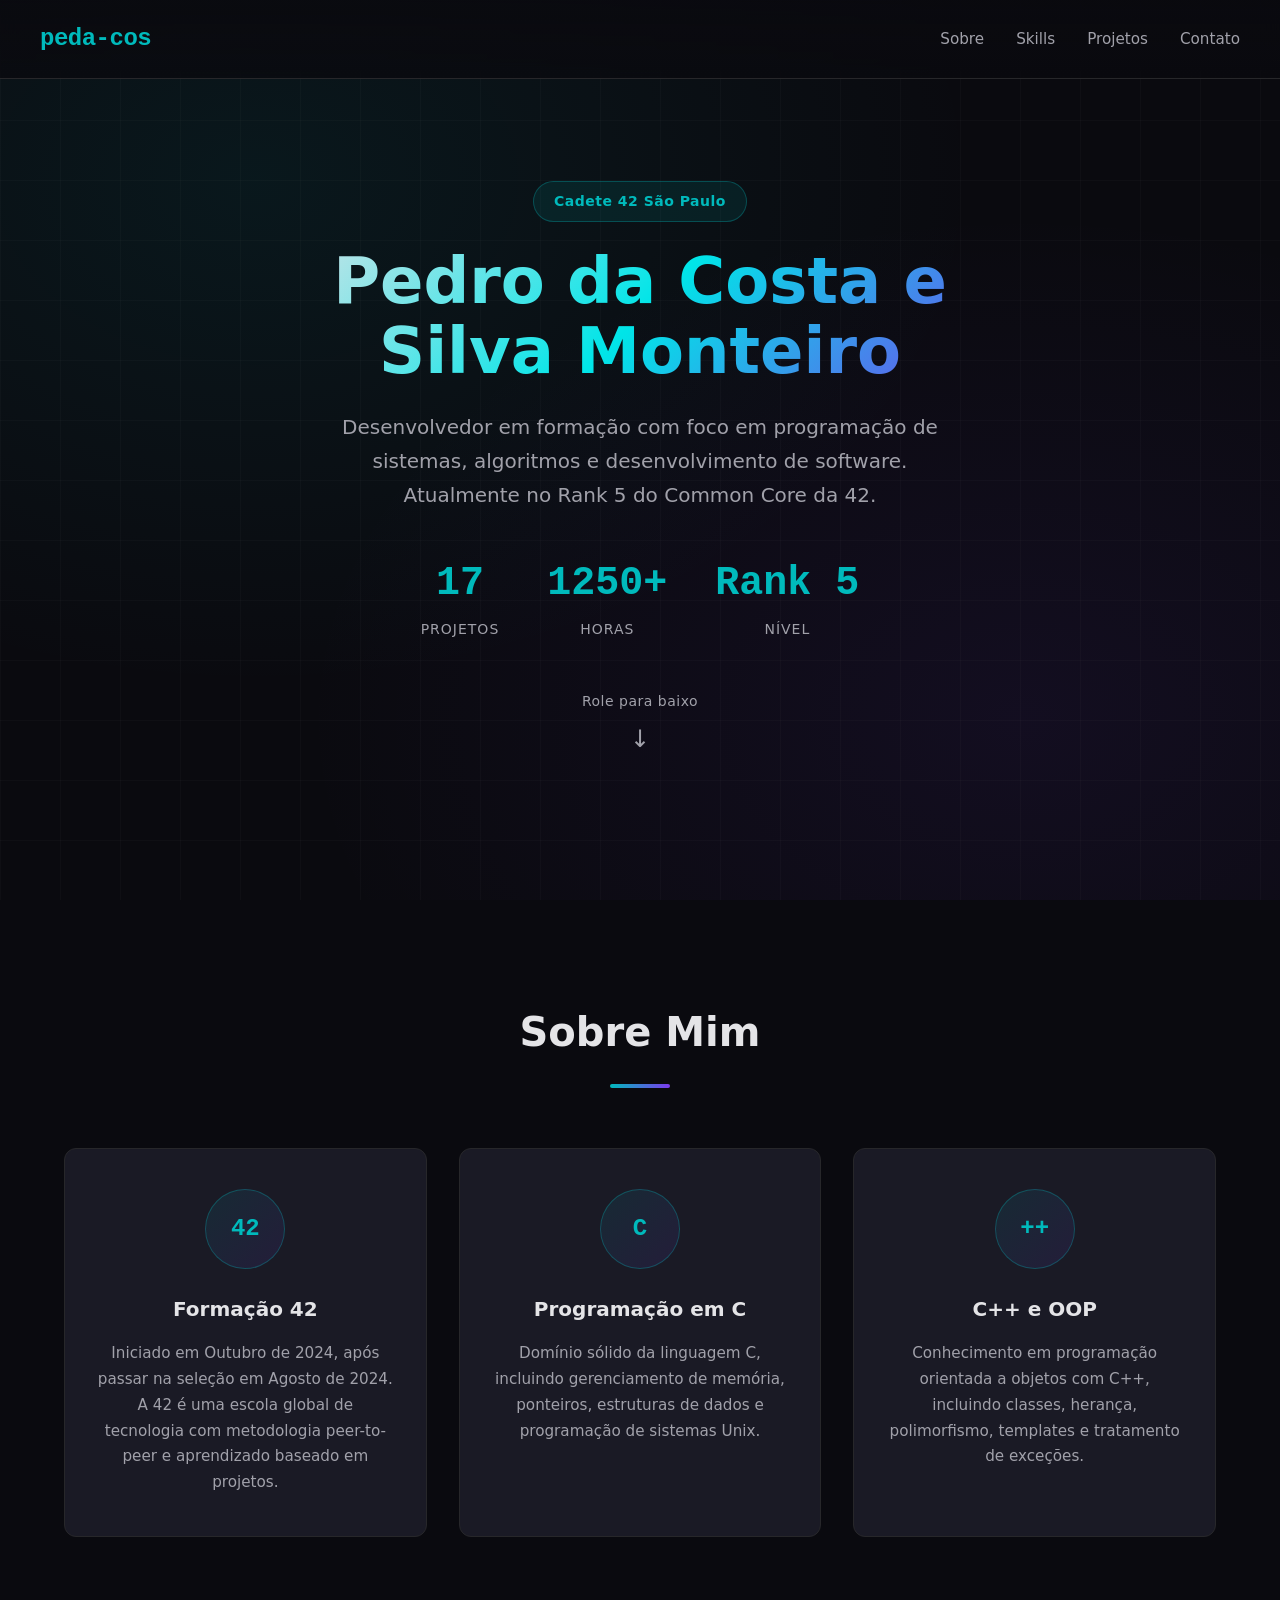
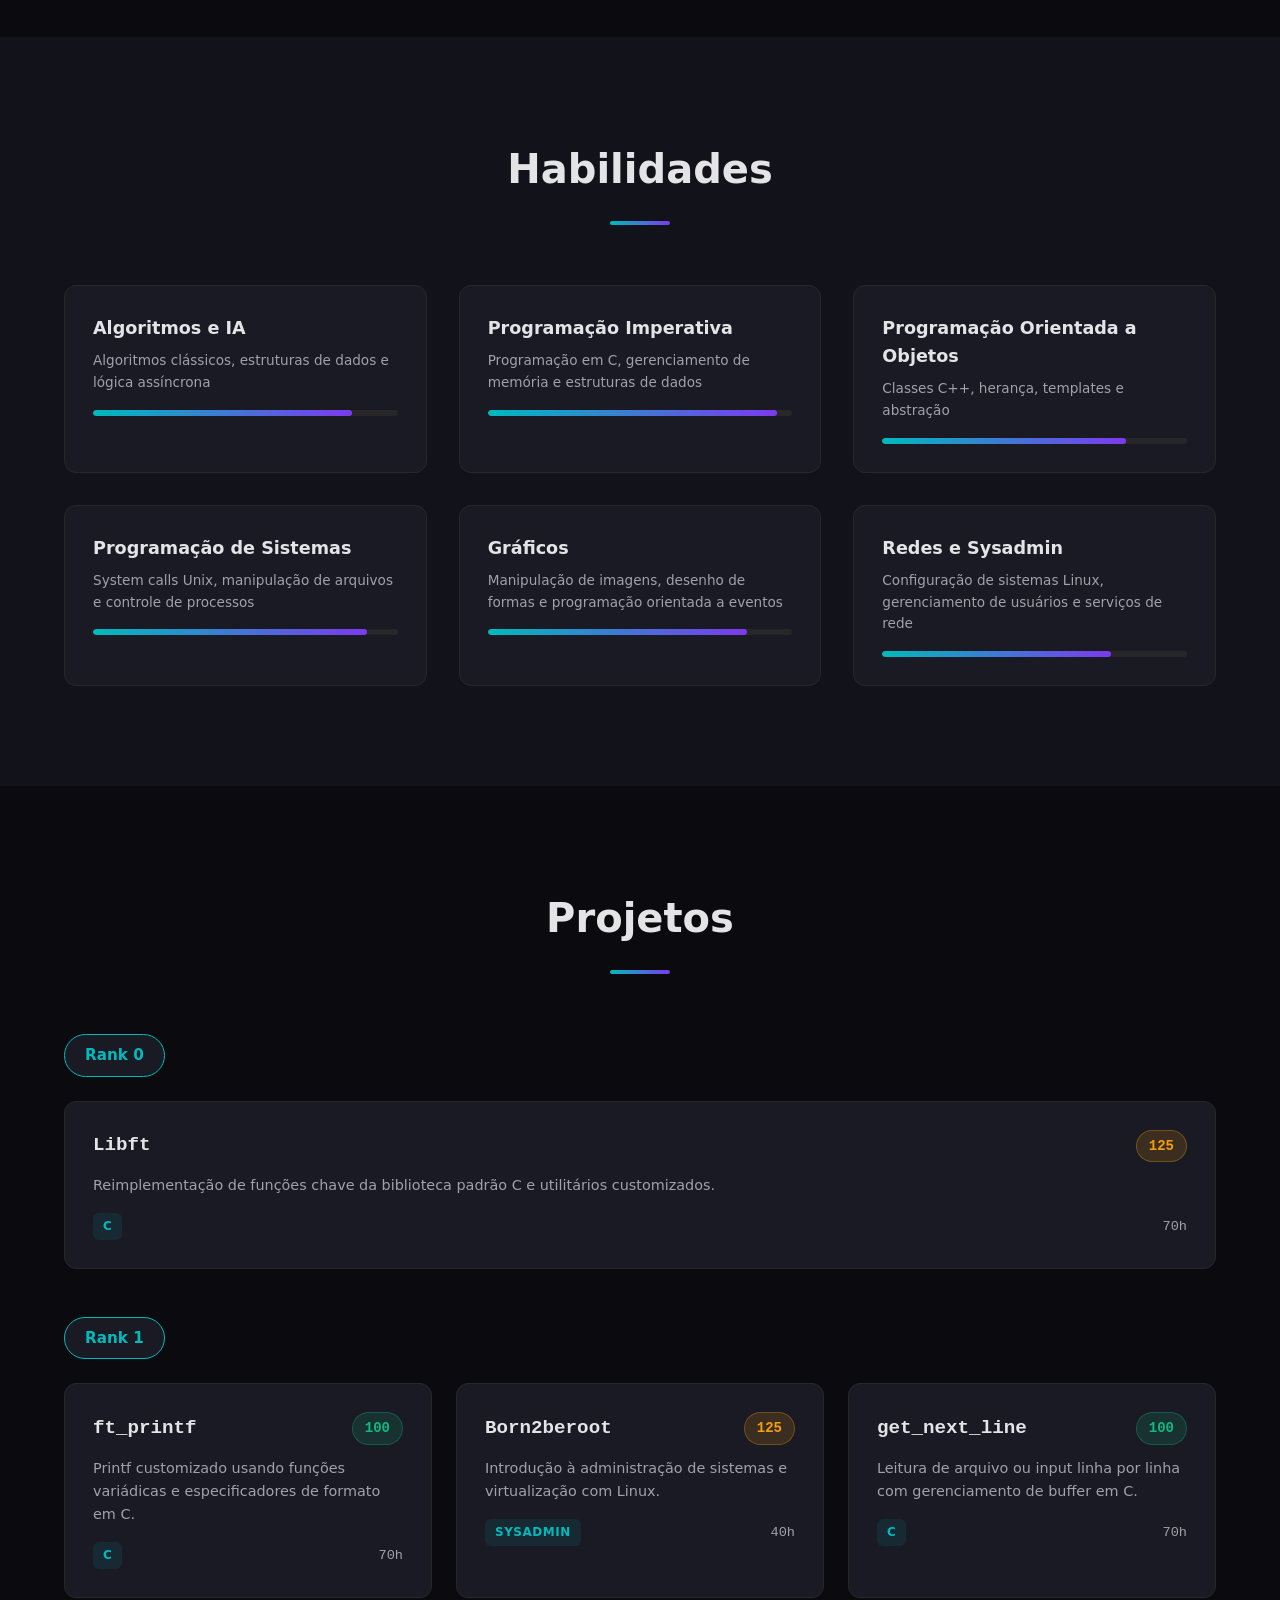
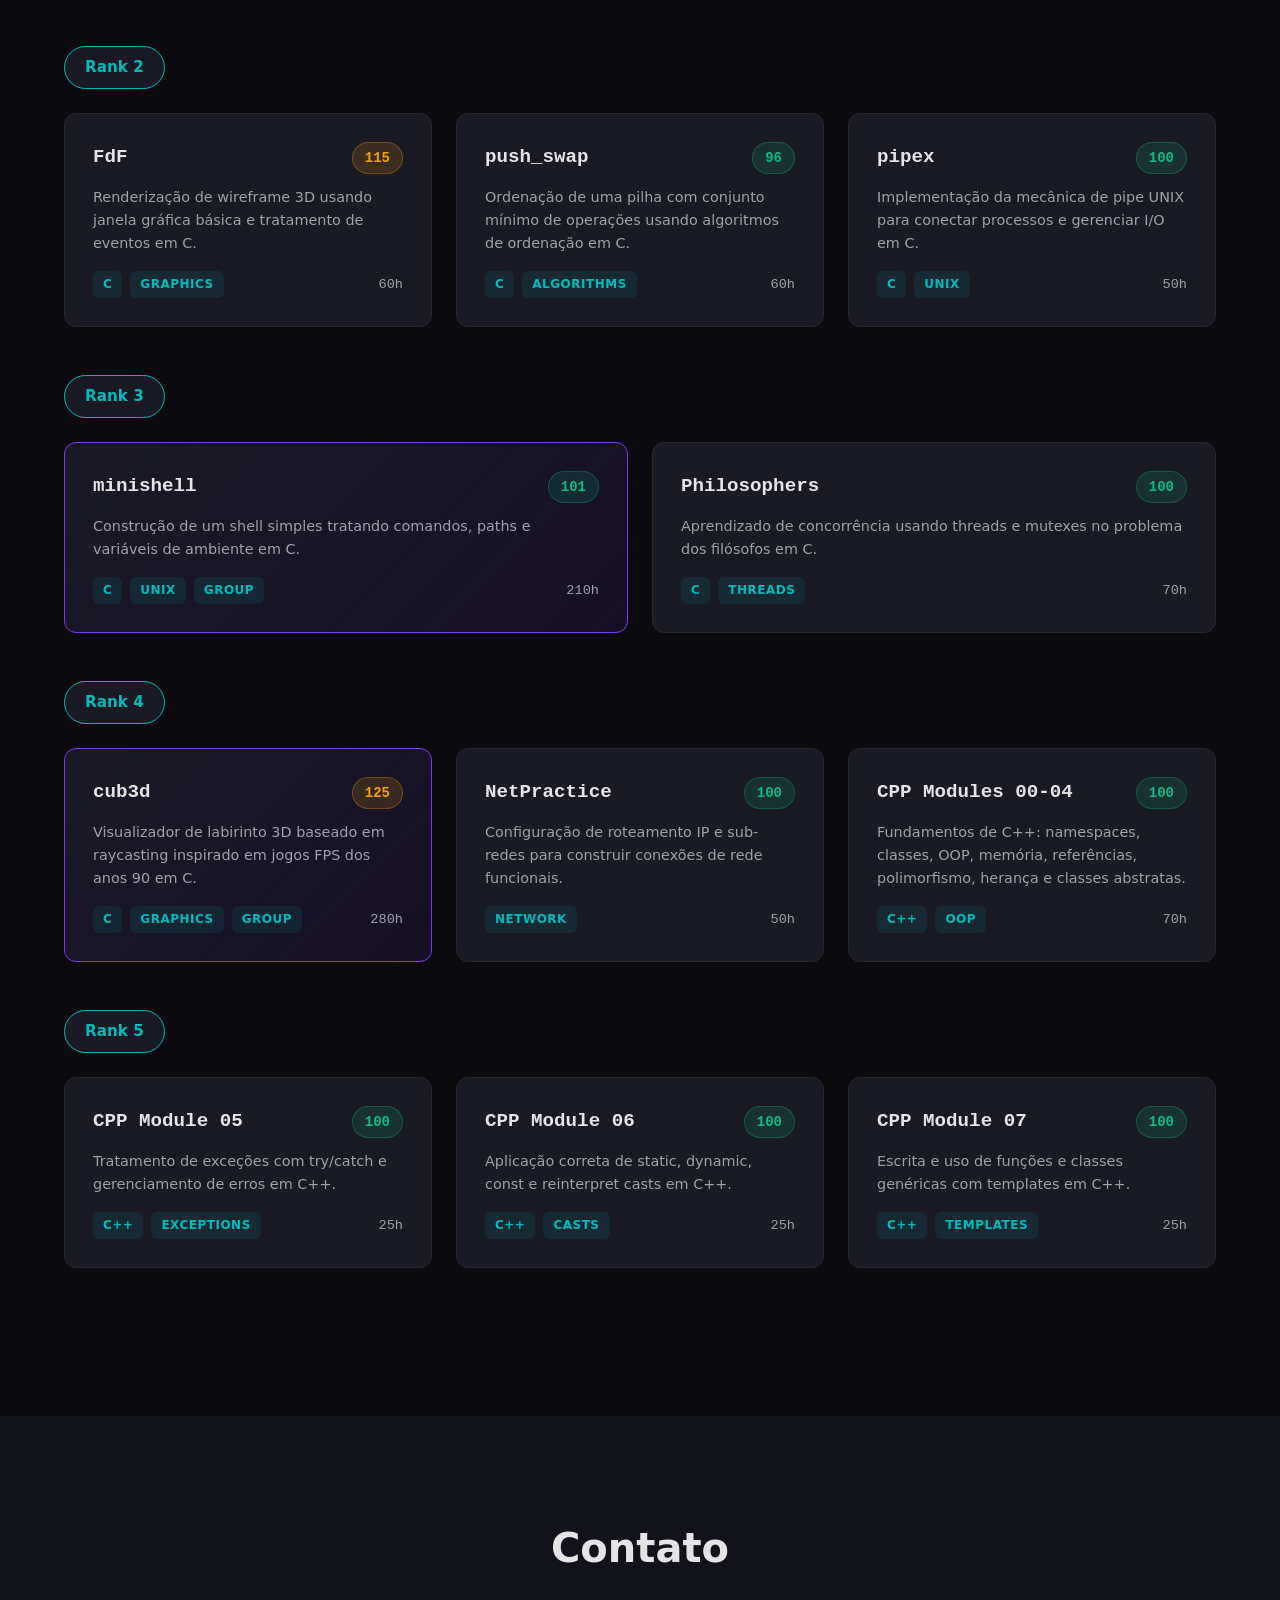
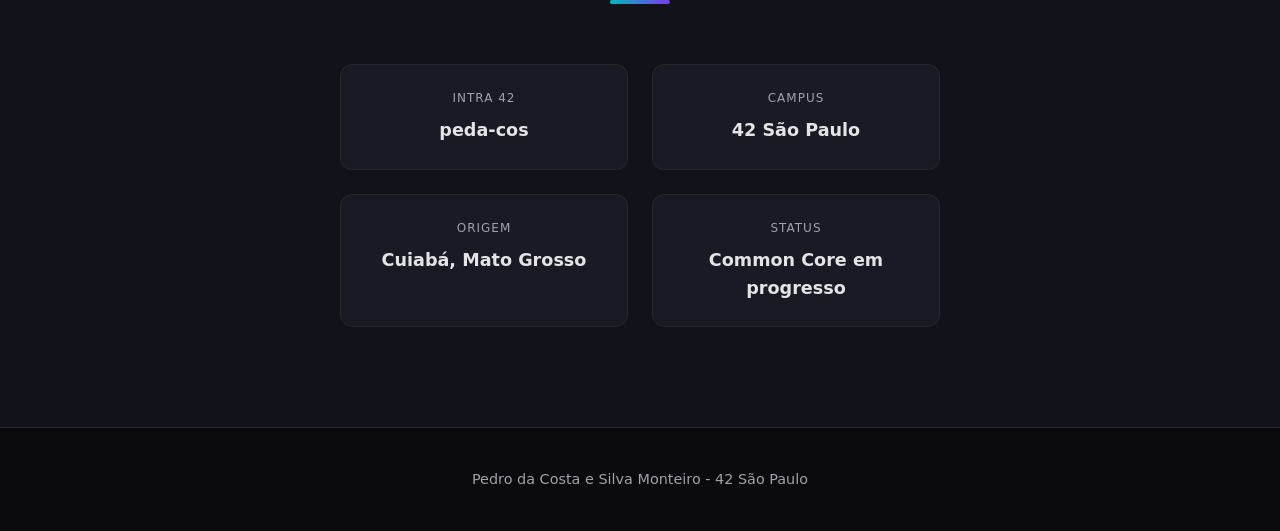
==== inception/srcs/requirements/bonus/static-site/www/index.html @ 59633a23 "." ====
<!DOCTYPE html>
<html lang="pt-BR">
  <head>
    <meta charset="UTF-8" />
    <meta name="viewport" content="width=device-width, initial-scale=1.0" />
    <meta
      name="description"
      content="Portfólio de Pedro da Costa e Silva Monteiro - Cadete 42 São Paulo"
    />
    <title>Pedro Monteiro | 42 São Paulo</title>
    <link rel="stylesheet" href="style.css" />
  </head>
  <body>
    <header class="hero">
      <nav class="nav">
        <div class="nav-logo">peda-cos</div>
        <ul class="nav-links">
          <li><a href="#about">Sobre</a></li>
          <li><a href="#skills">Skills</a></li>
          <li><a href="#projects">Projetos</a></li>
          <li><a href="#contact">Contato</a></li>
        </ul>
      </nav>
      <div class="hero-content">
        <div class="hero-text">
          <span class="hero-tag">Cadete 42 São Paulo</span>
          <h1>Pedro da Costa e Silva Monteiro</h1>
          <p class="hero-description">
            Desenvolvedor em formação com foco em programação de sistemas,
            algoritmos e desenvolvimento de software. Atualmente no Rank 5 do
            Common Core da 42.
          </p>
          <div class="hero-stats">
            <div class="stat">
              <span class="stat-number">17</span>
              <span class="stat-label">Projetos</span>
            </div>
            <div class="stat">
              <span class="stat-number">1250+</span>
              <span class="stat-label">Horas</span>
            </div>
            <div class="stat">
              <span class="stat-number">Rank 5</span>
              <span class="stat-label">Nível</span>
            </div>
          </div>
          <a href="#about" class="scroll-indicator">
            <span class="scroll-text">Role para baixo</span>
            <span class="scroll-arrow">&#8595;</span>
          </a>
        </div>
      </div>
    </header>

    <main>
      <section id="about" class="section">
        <div class="container">
          <h2 class="section-title">Sobre Mim</h2>
          <div class="about-content">
            <div class="about-card">
              <div class="about-icon">42</div>
              <h3>Formação 42</h3>
              <p>
                Iniciado em Outubro de 2024, após passar na seleção em Agosto de
                2024. A 42 é uma escola global de tecnologia com metodologia
                peer-to-peer e aprendizado baseado em projetos.
              </p>
            </div>
            <div class="about-card">
              <div class="about-icon">C</div>
              <h3>Programação em C</h3>
              <p>
                Domínio sólido da linguagem C, incluindo gerenciamento de
                memória, ponteiros, estruturas de dados e programação de
                sistemas Unix.
              </p>
            </div>
            <div class="about-card">
              <div class="about-icon">++</div>
              <h3>C++ e OOP</h3>
              <p>
                Conhecimento em programação orientada a objetos com C++,
                incluindo classes, herança, polimorfismo, templates e tratamento
                de exceções.
              </p>
            </div>
          </div>
        </div>
      </section>

      <section id="skills" class="section section-dark">
        <div class="container">
          <h2 class="section-title">Habilidades</h2>
          <div class="skills-grid">
            <div class="skill-category">
              <h3>Algoritmos e IA</h3>
              <p>
                Algoritmos clássicos, estruturas de dados e lógica assíncrona
              </p>
              <div class="skill-bar">
                <div class="skill-progress" style="width: 85%;"></div>
              </div>
            </div>
            <div class="skill-category">
              <h3>Programação Imperativa</h3>
              <p>
                Programação em C, gerenciamento de memória e estruturas de dados
              </p>
              <div class="skill-bar">
                <div class="skill-progress" style="width: 95%;"></div>
              </div>
            </div>
            <div class="skill-category">
              <h3>Programação Orientada a Objetos</h3>
              <p>Classes C++, herança, templates e abstração</p>
              <div class="skill-bar">
                <div class="skill-progress" style="width: 80%;"></div>
              </div>
            </div>
            <div class="skill-category">
              <h3>Programação de Sistemas</h3>
              <p>
                System calls Unix, manipulação de arquivos e controle de
                processos
              </p>
              <div class="skill-bar">
                <div class="skill-progress" style="width: 90%;"></div>
              </div>
            </div>
            <div class="skill-category">
              <h3>Gráficos</h3>
              <p>
                Manipulação de imagens, desenho de formas e programação
                orientada a eventos
              </p>
              <div class="skill-bar">
                <div class="skill-progress" style="width: 85%;"></div>
              </div>
            </div>
            <div class="skill-category">
              <h3>Redes e Sysadmin</h3>
              <p>
                Configuração de sistemas Linux, gerenciamento de usuários e
                serviços de rede
              </p>
              <div class="skill-bar">
                <div class="skill-progress" style="width: 75%;"></div>
              </div>
            </div>
          </div>
        </div>
      </section>

      <section id="projects" class="section">
        <div class="container">
          <h2 class="section-title">Projetos</h2>

          <div class="rank-section">
            <h3 class="rank-title"><span class="rank-badge">Rank 0</span></h3>
            <div class="projects-grid">
              <article class="project-card">
                <div class="project-header">
                  <h4>Libft</h4>
                  <span class="project-grade grade-bonus">125</span>
                </div>
                <p>
                  Reimplementação de funções chave da biblioteca padrão C e
                  utilitários customizados.
                </p>
                <div class="project-meta">
                  <span class="tag">C</span>
                  <span class="workload">70h</span>
                </div>
              </article>
            </div>
          </div>

          <div class="rank-section">
            <h3 class="rank-title"><span class="rank-badge">Rank 1</span></h3>
            <div class="projects-grid">
              <article class="project-card">
                <div class="project-header">
                  <h4>ft_printf</h4>
                  <span class="project-grade">100</span>
                </div>
                <p>
                  Printf customizado usando funções variádicas e especificadores
                  de formato em C.
                </p>
                <div class="project-meta">
                  <span class="tag">C</span>
                  <span class="workload">70h</span>
                </div>
              </article>
              <article class="project-card">
                <div class="project-header">
                  <h4>Born2beroot</h4>
                  <span class="project-grade grade-bonus">125</span>
                </div>
                <p>
                  Introdução à administração de sistemas e virtualização com
                  Linux.
                </p>
                <div class="project-meta">
                  <span class="tag">Sysadmin</span>
                  <span class="workload">40h</span>
                </div>
              </article>
              <article class="project-card">
                <div class="project-header">
                  <h4>get_next_line</h4>
                  <span class="project-grade">100</span>
                </div>
                <p>
                  Leitura de arquivo ou input linha por linha com gerenciamento
                  de buffer em C.
                </p>
                <div class="project-meta">
                  <span class="tag">C</span>
                  <span class="workload">70h</span>
                </div>
              </article>
            </div>
          </div>

          <div class="rank-section">
            <h3 class="rank-title"><span class="rank-badge">Rank 2</span></h3>
            <div class="projects-grid">
              <article class="project-card">
                <div class="project-header">
                  <h4>FdF</h4>
                  <span class="project-grade grade-bonus">115</span>
                </div>
                <p>
                  Renderização de wireframe 3D usando janela gráfica básica e
                  tratamento de eventos em C.
                </p>
                <div class="project-meta">
                  <span class="tag">C</span>
                  <span class="tag">Graphics</span>
                  <span class="workload">60h</span>
                </div>
              </article>
              <article class="project-card">
                <div class="project-header">
                  <h4>push_swap</h4>
                  <span class="project-grade">96</span>
                </div>
                <p>
                  Ordenação de uma pilha com conjunto mínimo de operações usando
                  algoritmos de ordenação em C.
                </p>
                <div class="project-meta">
                  <span class="tag">C</span>
                  <span class="tag">Algorithms</span>
                  <span class="workload">60h</span>
                </div>
              </article>
              <article class="project-card">
                <div class="project-header">
                  <h4>pipex</h4>
                  <span class="project-grade">100</span>
                </div>
                <p>
                  Implementação da mecânica de pipe UNIX para conectar processos
                  e gerenciar I/O em C.
                </p>
                <div class="project-meta">
                  <span class="tag">C</span>
                  <span class="tag">Unix</span>
                  <span class="workload">50h</span>
                </div>
              </article>
            </div>
          </div>

          <div class="rank-section">
            <h3 class="rank-title"><span class="rank-badge">Rank 3</span></h3>
            <div class="projects-grid">
              <article class="project-card featured">
                <div class="project-header">
                  <h4>minishell</h4>
                  <span class="project-grade">101</span>
                </div>
                <p>
                  Construção de um shell simples tratando comandos, paths e
                  variáveis de ambiente em C.
                </p>
                <div class="project-meta">
                  <span class="tag">C</span>
                  <span class="tag">Unix</span>
                  <span class="tag">Group</span>
                  <span class="workload">210h</span>
                </div>
              </article>
              <article class="project-card">
                <div class="project-header">
                  <h4>Philosophers</h4>
                  <span class="project-grade">100</span>
                </div>
                <p>
                  Aprendizado de concorrência usando threads e mutexes no
                  problema dos filósofos em C.
                </p>
                <div class="project-meta">
                  <span class="tag">C</span>
                  <span class="tag">Threads</span>
                  <span class="workload">70h</span>
                </div>
              </article>
            </div>
          </div>

          <div class="rank-section">
            <h3 class="rank-title"><span class="rank-badge">Rank 4</span></h3>
            <div class="projects-grid">
              <article class="project-card featured">
                <div class="project-header">
                  <h4>cub3d</h4>
                  <span class="project-grade grade-bonus">125</span>
                </div>
                <p>
                  Visualizador de labirinto 3D baseado em raycasting inspirado
                  em jogos FPS dos anos 90 em C.
                </p>
                <div class="project-meta">
                  <span class="tag">C</span>
                  <span class="tag">Graphics</span>
                  <span class="tag">Group</span>
                  <span class="workload">280h</span>
                </div>
              </article>
              <article class="project-card">
                <div class="project-header">
                  <h4>NetPractice</h4>
                  <span class="project-grade">100</span>
                </div>
                <p>
                  Configuração de roteamento IP e sub-redes para construir
                  conexões de rede funcionais.
                </p>
                <div class="project-meta">
                  <span class="tag">Network</span>
                  <span class="workload">50h</span>
                </div>
              </article>
              <article class="project-card">
                <div class="project-header">
                  <h4>CPP Modules 00-04</h4>
                  <span class="project-grade">100</span>
                </div>
                <p>
                  Fundamentos de C++: namespaces, classes, OOP, memória,
                  referências, polimorfismo, herança e classes abstratas.
                </p>
                <div class="project-meta">
                  <span class="tag">C++</span>
                  <span class="tag">OOP</span>
                  <span class="workload">70h</span>
                </div>
              </article>
            </div>
          </div>

          <div class="rank-section">
            <h3 class="rank-title"><span class="rank-badge">Rank 5</span></h3>
            <div class="projects-grid">
              <article class="project-card">
                <div class="project-header">
                  <h4>CPP Module 05</h4>
                  <span class="project-grade">100</span>
                </div>
                <p>
                  Tratamento de exceções com try/catch e gerenciamento de erros
                  em C++.
                </p>
                <div class="project-meta">
                  <span class="tag">C++</span>
                  <span class="tag">Exceptions</span>
                  <span class="workload">25h</span>
                </div>
              </article>
              <article class="project-card">
                <div class="project-header">
                  <h4>CPP Module 06</h4>
                  <span class="project-grade">100</span>
                </div>
                <p>
                  Aplicação correta de static, dynamic, const e reinterpret
                  casts em C++.
                </p>
                <div class="project-meta">
                  <span class="tag">C++</span>
                  <span class="tag">Casts</span>
                  <span class="workload">25h</span>
                </div>
              </article>
              <article class="project-card">
                <div class="project-header">
                  <h4>CPP Module 07</h4>
                  <span class="project-grade">100</span>
                </div>
                <p>
                  Escrita e uso de funções e classes genéricas com templates em
                  C++.
                </p>
                <div class="project-meta">
                  <span class="tag">C++</span>
                  <span class="tag">Templates</span>
                  <span class="workload">25h</span>
                </div>
              </article>
            </div>
          </div>
        </div>
      </section>

      <section id="contact" class="section section-dark">
        <div class="container">
          <h2 class="section-title">Contato</h2>
          <div class="contact-content">
            <div class="contact-info">
              <div class="contact-item">
                <span class="contact-label">Intra 42</span>
                <span class="contact-value">peda-cos</span>
              </div>
              <div class="contact-item">
                <span class="contact-label">Campus</span>
                <span class="contact-value">42 São Paulo</span>
              </div>
              <div class="contact-item">
                <span class="contact-label">Origem</span>
                <span class="contact-value">Cuiabá, Mato Grosso</span>
              </div>
              <div class="contact-item">
                <span class="contact-label">Status</span>
                <span class="contact-value">Common Core em progresso</span>
              </div>
            </div>
          </div>
        </div>
      </section>
    </main>

    <footer class="footer">
      <div class="container">
        <p>Pedro da Costa e Silva Monteiro - 42 São Paulo</p>
      </div>
    </footer>
  </body>
</html>
---- inception/srcs/requirements/bonus/static-site/www/style.css ----
:root {
  --color-bg: #0a0a0f;
  --color-bg-alt: #12121a;
  --color-bg-card: #1a1a25;
  --color-primary: #00babc;
  --color-primary-light: #00e5e8;
  --color-secondary: #7c3aed;
  --color-accent: #f59e0b;
  --color-text: #e4e4e7;
  --color-text-muted: #a1a1aa;
  --color-border: #27272a;
  --color-success: #10b981;
  --font-main:
    system-ui, -apple-system, BlinkMacSystemFont, "Segoe UI", Roboto, sans-serif;
  --font-mono:
    ui-monospace, "Cascadia Code", "Source Code Pro", Menlo, monospace;
  --radius: 12px;
  --radius-sm: 6px;
  --shadow:
    0 4px 6px -1px rgba(0, 0, 0, 0.3), 0 2px 4px -2px rgba(0, 0, 0, 0.2);
  --shadow-lg:
    0 10px 25px -5px rgba(0, 0, 0, 0.4), 0 8px 10px -6px rgba(0, 0, 0, 0.3);
  --transition: all 0.3s cubic-bezier(0.4, 0, 0.2, 1);
}

*,
*::before,
*::after {
  box-sizing: border-box;
  margin: 0;
  padding: 0;
}

html {
  scroll-behavior: smooth;
}

body {
  font-family: var(--font-main);
  background-color: var(--color-bg);
  color: var(--color-text);
  line-height: 1.6;
  -webkit-font-smoothing: antialiased;
  -moz-osx-font-smoothing: grayscale;
}

.container {
  width: 100%;
  max-width: 1200px;
  margin: 0 auto;
  padding: 0 24px;
}

.nav {
  position: fixed;
  top: 0;
  left: 0;
  right: 0;
  z-index: 100;
  display: flex;
  justify-content: space-between;
  align-items: center;
  padding: 20px 40px;
  background: linear-gradient(
    to bottom,
    rgba(10, 10, 15, 0.95),
    rgba(10, 10, 15, 0.8)
  );
  backdrop-filter: blur(10px);
  border-bottom: 1px solid var(--color-border);
}

.nav-logo {
  font-family: var(--font-mono);
  font-size: 1.5rem;
  font-weight: 700;
  color: var(--color-primary);
  letter-spacing: -0.5px;
}

.nav-links {
  display: flex;
  gap: 32px;
  list-style: none;
}

.nav-links a {
  color: var(--color-text-muted);
  text-decoration: none;
  font-size: 0.95rem;
  font-weight: 500;
  transition: var(--transition);
  position: relative;
}

.nav-links a::after {
  content: "";
  position: absolute;
  bottom: -4px;
  left: 0;
  width: 0;
  height: 2px;
  background: var(--color-primary);
  transition: var(--transition);
}

.nav-links a:hover {
  color: var(--color-text);
}

.nav-links a:hover::after {
  width: 100%;
}

.hero {
  min-height: 100vh;
  display: flex;
  flex-direction: column;
  background: var(--color-bg);
  background-image:
    radial-gradient(
      ellipse at 20% 20%,
      rgba(0, 186, 188, 0.08) 0%,
      transparent 50%
    ),
    radial-gradient(
      ellipse at 80% 80%,
      rgba(124, 58, 237, 0.08) 0%,
      transparent 50%
    );
  position: relative;
  overflow: hidden;
}

.hero::before {
  content: "";
  position: absolute;
  top: 0;
  left: 0;
  right: 0;
  bottom: 0;
  background-image:
    linear-gradient(rgba(255, 255, 255, 0.02) 1px, transparent 1px),
    linear-gradient(90deg, rgba(255, 255, 255, 0.02) 1px, transparent 1px);
  background-size: 60px 60px;
  pointer-events: none;
}

.hero-content {
  flex: 1;
  display: flex;
  align-items: center;
  justify-content: center;
  padding: 120px 40px 80px;
  position: relative;
  z-index: 1;
}

.hero-text {
  max-width: 800px;
  text-align: center;
}

.hero-tag {
  display: inline-block;
  padding: 8px 20px;
  background: rgba(0, 186, 188, 0.1);
  border: 1px solid rgba(0, 186, 188, 0.3);
  border-radius: 50px;
  color: var(--color-primary);
  font-size: 0.875rem;
  font-weight: 600;
  letter-spacing: 0.5px;
  margin-bottom: 24px;
}

.hero-text h1 {
  font-size: clamp(2.5rem, 5vw, 4rem);
  font-weight: 800;
  line-height: 1.1;
  margin-bottom: 24px;
  background: linear-gradient(
    135deg,
    var(--color-text) 0%,
    var(--color-primary-light) 50%,
    var(--color-secondary) 100%
  );
  -webkit-background-clip: text;
  -webkit-text-fill-color: transparent;
  background-clip: text;
}

.hero-description {
  font-size: 1.25rem;
  color: var(--color-text-muted);
  max-width: 600px;
  margin: 0 auto 40px;
  line-height: 1.7;
}

.hero-stats {
  display: flex;
  justify-content: center;
  gap: 48px;
  margin-bottom: 48px;
}

.stat {
  text-align: center;
}

.stat-number {
  display: block;
  font-size: 2.5rem;
  font-weight: 800;
  color: var(--color-primary);
  font-family: var(--font-mono);
}

.stat-label {
  font-size: 0.875rem;
  color: var(--color-text-muted);
  text-transform: uppercase;
  letter-spacing: 1px;
}

.scroll-indicator {
  display: flex;
  flex-direction: column;
  align-items: center;
  gap: 8px;
  color: var(--color-text-muted);
  text-decoration: none;
  transition: var(--transition);
}

.scroll-indicator:hover {
  color: var(--color-primary);
}

.scroll-text {
  font-size: 0.875rem;
  font-weight: 500;
  letter-spacing: 0.5px;
}

.scroll-arrow {
  font-size: 1.5rem;
  animation: bounce 2s infinite;
}

@keyframes bounce {
  0%,
  20%,
  50%,
  80%,
  100% {
    transform: translateY(0);
  }
  40% {
    transform: translateY(8px);
  }
  60% {
    transform: translateY(4px);
  }
}

.section {
  padding: 100px 0;
}

.section-dark {
  background: var(--color-bg-alt);
}

.section-title {
  font-size: 2.5rem;
  font-weight: 800;
  text-align: center;
  margin-bottom: 60px;
  position: relative;
}

.section-title::after {
  content: "";
  display: block;
  width: 60px;
  height: 4px;
  background: linear-gradient(
    90deg,
    var(--color-primary),
    var(--color-secondary)
  );
  margin: 20px auto 0;
  border-radius: 2px;
}

.about-content {
  display: grid;
  grid-template-columns: repeat(auto-fit, minmax(300px, 1fr));
  gap: 32px;
}

.about-card {
  background: var(--color-bg-card);
  border: 1px solid var(--color-border);
  border-radius: var(--radius);
  padding: 40px 32px;
  text-align: center;
  transition: var(--transition);
}

.about-card:hover {
  border-color: var(--color-primary);
  box-shadow: var(--shadow-lg);
}

.about-icon {
  width: 80px;
  height: 80px;
  display: flex;
  align-items: center;
  justify-content: center;
  margin: 0 auto 24px;
  background: linear-gradient(
    135deg,
    rgba(0, 186, 188, 0.1),
    rgba(124, 58, 237, 0.1)
  );
  border: 1px solid rgba(0, 186, 188, 0.3);
  border-radius: 50%;
  font-family: var(--font-mono);
  font-size: 1.5rem;
  font-weight: 800;
  color: var(--color-primary);
}

.about-card h3 {
  font-size: 1.25rem;
  margin-bottom: 16px;
  color: var(--color-text);
}

.about-card p {
  color: var(--color-text-muted);
  font-size: 0.95rem;
  line-height: 1.7;
}

.skills-grid {
  display: grid;
  grid-template-columns: repeat(auto-fit, minmax(320px, 1fr));
  gap: 32px;
}

.skill-category {
  background: var(--color-bg-card);
  border: 1px solid var(--color-border);
  border-radius: var(--radius);
  padding: 28px;
  transition: var(--transition);
}

.skill-category:hover {
  border-color: var(--color-primary);
}

.skill-category h3 {
  font-size: 1.1rem;
  margin-bottom: 8px;
  color: var(--color-text);
}

.skill-category p {
  font-size: 0.85rem;
  color: var(--color-text-muted);
  margin-bottom: 16px;
}

.skill-bar {
  height: 6px;
  background: var(--color-border);
  border-radius: 3px;
  overflow: hidden;
}

.skill-progress {
  height: 100%;
  background: linear-gradient(
    90deg,
    var(--color-primary),
    var(--color-secondary)
  );
  border-radius: 3px;
  transition: width 1s ease-out;
}

.rank-section {
  margin-bottom: 48px;
}

.rank-title {
  margin-bottom: 24px;
}

.rank-badge {
  display: inline-block;
  padding: 8px 20px;
  background: var(--color-bg-card);
  border: 1px solid var(--color-primary);
  border-radius: 50px;
  color: var(--color-primary);
  font-size: 0.95rem;
  font-weight: 600;
}

.projects-grid {
  display: grid;
  grid-template-columns: repeat(auto-fit, minmax(320px, 1fr));
  gap: 24px;
}

.project-card {
  background: var(--color-bg-card);
  border: 1px solid var(--color-border);
  border-radius: var(--radius);
  padding: 28px;
  transition: var(--transition);
}

.project-card:hover {
  border-color: var(--color-primary);
  box-shadow: var(--shadow-lg);
}

.project-card.featured {
  border-color: var(--color-secondary);
  background: linear-gradient(
    135deg,
    var(--color-bg-card),
    rgba(124, 58, 237, 0.1)
  );
}

.project-header {
  display: flex;
  justify-content: space-between;
  align-items: center;
  margin-bottom: 12px;
}

.project-header h4 {
  font-size: 1.2rem;
  font-weight: 700;
  color: var(--color-text);
  font-family: var(--font-mono);
}

.project-grade {
  padding: 4px 12px;
  background: rgba(16, 185, 129, 0.15);
  border: 1px solid rgba(16, 185, 129, 0.3);
  border-radius: 50px;
  color: var(--color-success);
  font-size: 0.875rem;
  font-weight: 700;
  font-family: var(--font-mono);
}

.project-grade.grade-bonus {
  background: rgba(245, 158, 11, 0.15);
  border-color: rgba(245, 158, 11, 0.3);
  color: var(--color-accent);
}

.project-card p {
  color: var(--color-text-muted);
  font-size: 0.9rem;
  line-height: 1.6;
  margin-bottom: 16px;
}

.project-meta {
  display: flex;
  flex-wrap: wrap;
  gap: 8px;
  align-items: center;
}

.tag {
  padding: 4px 10px;
  background: rgba(0, 186, 188, 0.1);
  border-radius: var(--radius-sm);
  color: var(--color-primary);
  font-size: 0.75rem;
  font-weight: 600;
  text-transform: uppercase;
  letter-spacing: 0.5px;
}

.workload {
  margin-left: auto;
  color: var(--color-text-muted);
  font-size: 0.85rem;
  font-family: var(--font-mono);
}

.contact-content {
  max-width: 600px;
  margin: 0 auto;
}

.contact-info {
  display: grid;
  grid-template-columns: repeat(2, 1fr);
  gap: 24px;
}

.contact-item {
  background: var(--color-bg-card);
  border: 1px solid var(--color-border);
  border-radius: var(--radius);
  padding: 24px;
  text-align: center;
  transition: var(--transition);
}

.contact-item:hover {
  border-color: var(--color-primary);
}

.contact-label {
  display: block;
  font-size: 0.75rem;
  color: var(--color-text-muted);
  text-transform: uppercase;
  letter-spacing: 1px;
  margin-bottom: 8px;
}

.contact-value {
  font-size: 1.1rem;
  font-weight: 600;
  color: var(--color-text);
}

.footer {
  background: var(--color-bg);
  border-top: 1px solid var(--color-border);
  padding: 40px 0;
  text-align: center;
}

.footer p {
  color: var(--color-text-muted);
  font-size: 0.9rem;
}

.footer-note {
  margin-top: 8px;
  font-size: 0.8rem;
  opacity: 0.7;
}

@media (max-width: 768px) {
  .nav {
    padding: 16px 24px;
  }

  .nav-links {
    display: none;
  }

  .hero-content {
    padding: 100px 24px 60px;
  }

  .hero-stats {
    flex-direction: column;
    gap: 24px;
  }

  .section {
    padding: 60px 0;
  }

  .section-title {
    font-size: 2rem;
    margin-bottom: 40px;
  }

  .about-content,
  .skills-grid,
  .projects-grid {
    grid-template-columns: 1fr;
  }

  .contact-info {
    grid-template-columns: 1fr;
  }

  .project-header {
    flex-direction: column;
    align-items: flex-start;
    gap: 8px;
  }

  .workload {
    margin-left: 0;
  }
}

@media (prefers-reduced-motion: no-preference) {
  .about-card,
  .skill-category,
  .project-card,
  .contact-item {
    opacity: 1;
  }
}

::selection {
  background: var(--color-primary);
  color: var(--color-bg);
}

::-webkit-scrollbar {
  width: 8px;
}

::-webkit-scrollbar-track {
  background: var(--color-bg);
}

::-webkit-scrollbar-thumb {
  background: var(--color-border);
  border-radius: 4px;
}

::-webkit-scrollbar-thumb:hover {
  background: var(--color-primary);
}
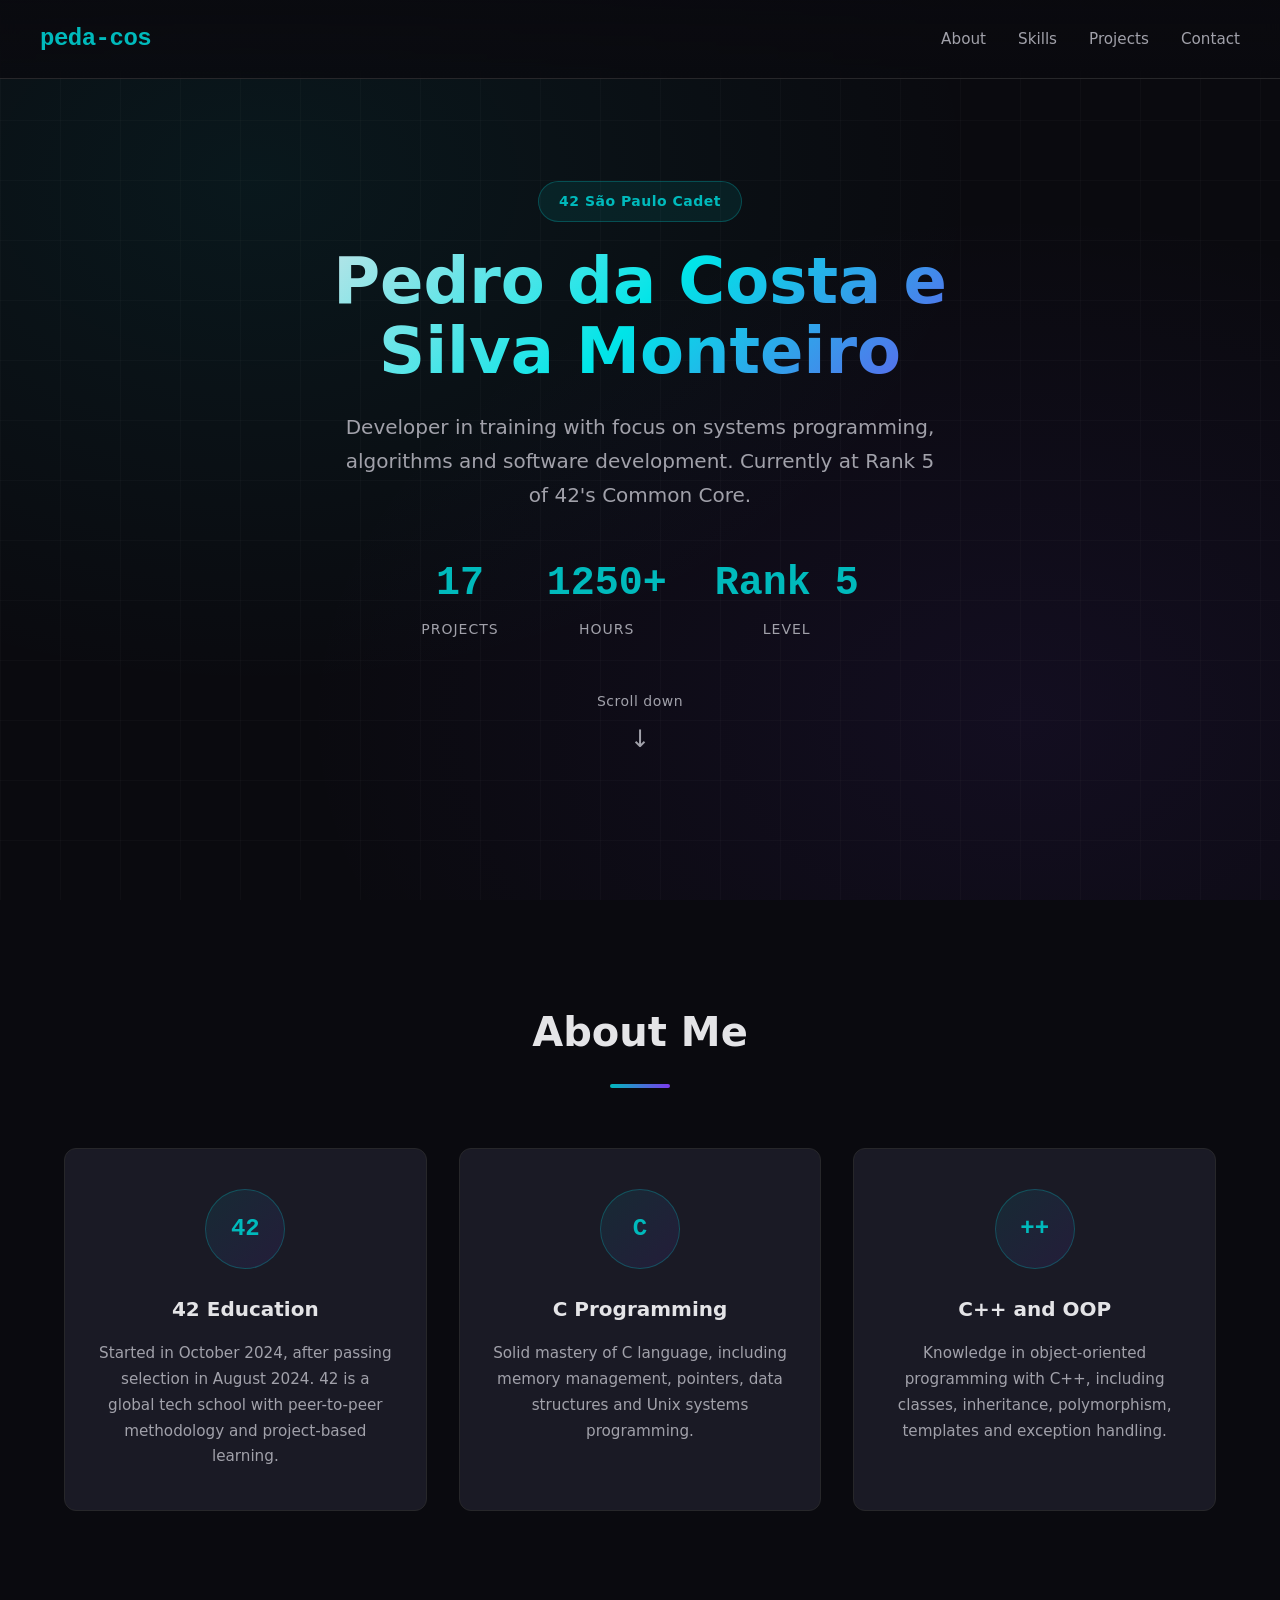
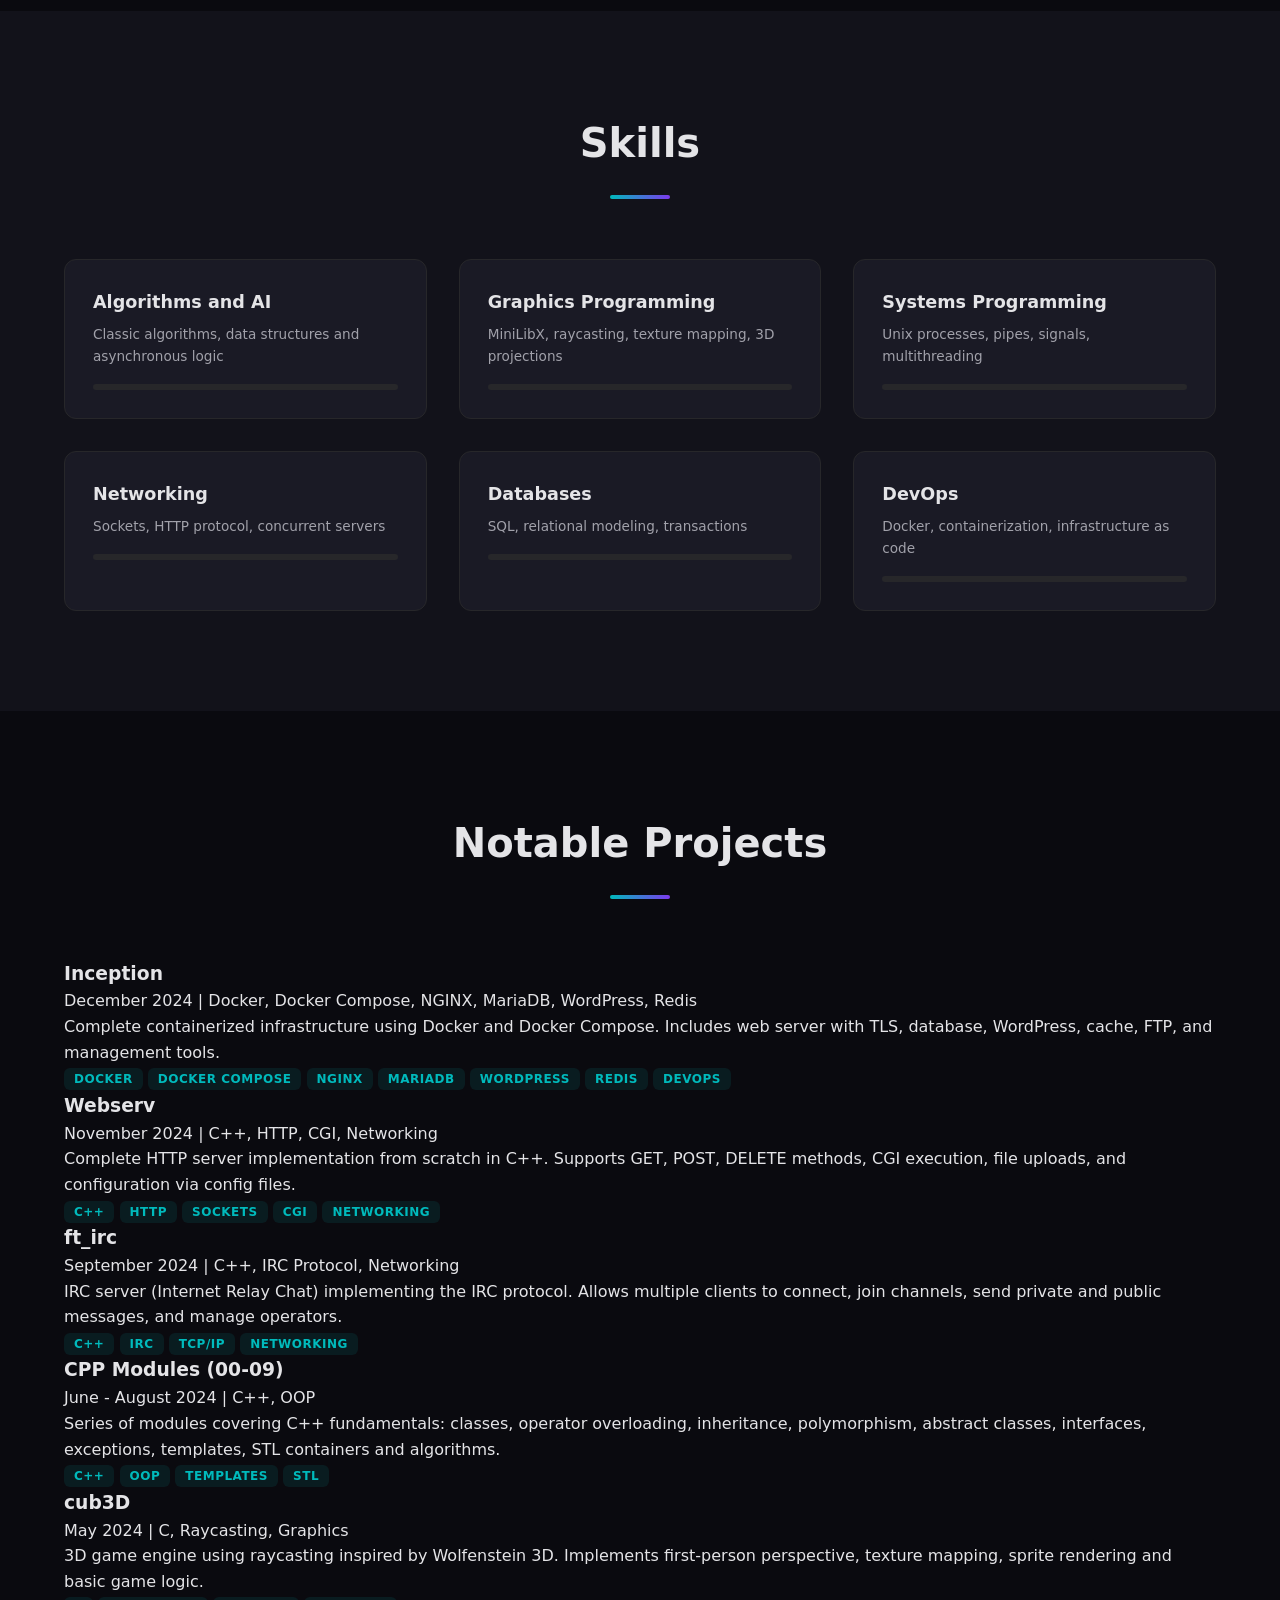
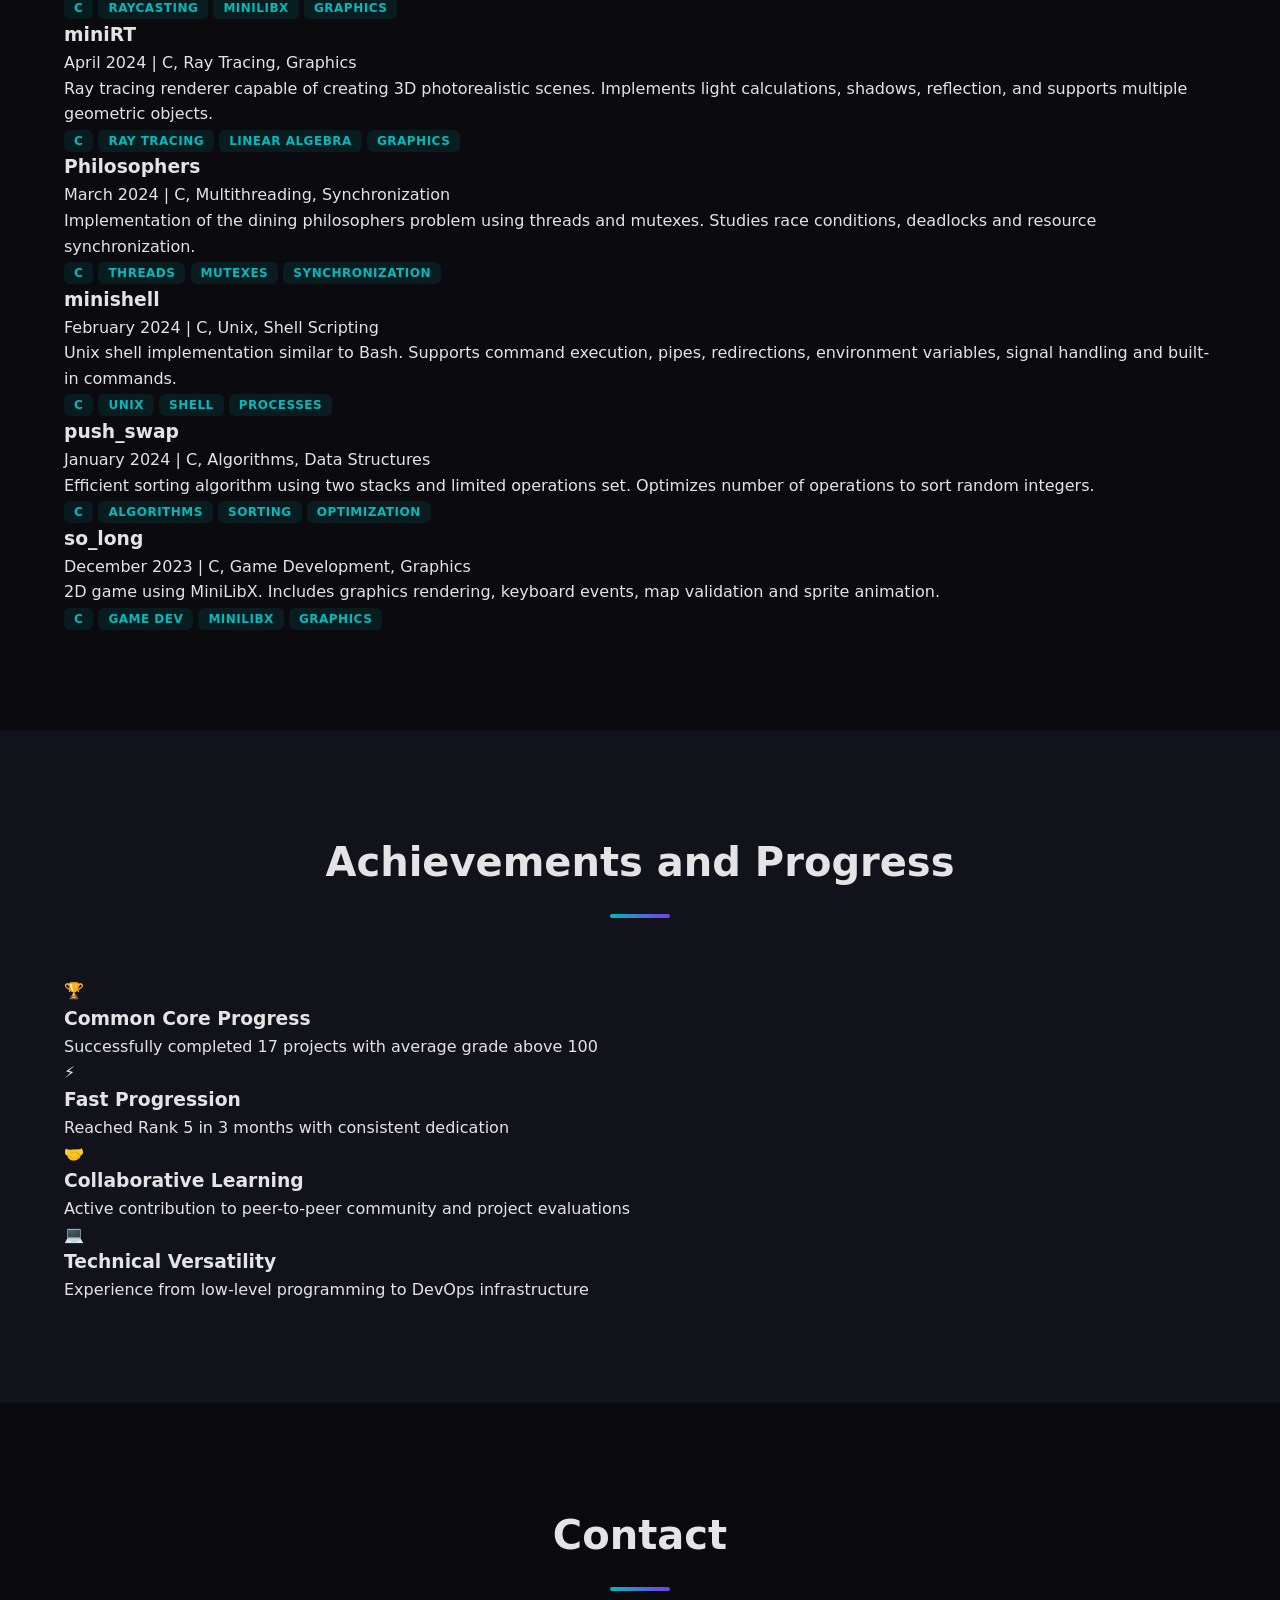
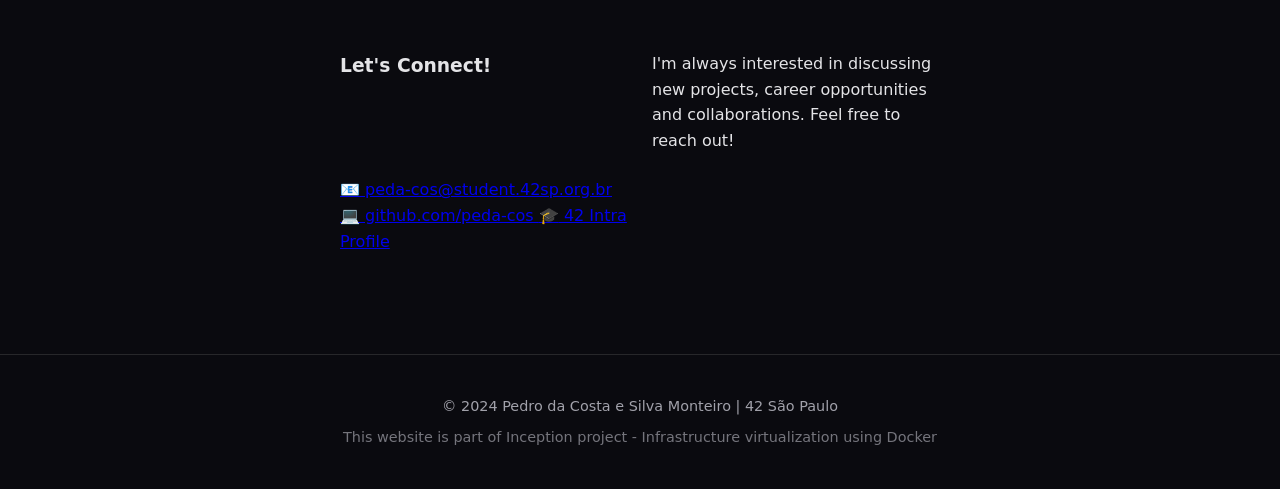
==== commit e2777bea: "feat(inception): add comprehensive documentation and internationalize codebase - Add DEV_DOC.md with" ====
--- a/inception/srcs/requirements/bonus/static-site/www/index.html
+++ b/inception/srcs/requirements/bonus/static-site/www/index.html
@@ -1,11 +1,11 @@
-<!DOCTYPE html>
-<html lang="pt-BR">
+<!doctype html>
+<html lang="en">
   <head>
     <meta charset="UTF-8" />
     <meta name="viewport" content="width=device-width, initial-scale=1.0" />
     <meta
       name="description"
-      content="Portfólio de Pedro da Costa e Silva Monteiro - Cadete 42 São Paulo"
+      content="Portfolio of Pedro da Costa e Silva Monteiro - 42 São Paulo Cadet"
     />
     <title>Pedro Monteiro | 42 São Paulo</title>
     <link rel="stylesheet" href="style.css" />
@@ -15,37 +15,36 @@
       <nav class="nav">
         <div class="nav-logo">peda-cos</div>
         <ul class="nav-links">
-          <li><a href="#about">Sobre</a></li>
+          <li><a href="#about">About</a></li>
           <li><a href="#skills">Skills</a></li>
-          <li><a href="#projects">Projetos</a></li>
-          <li><a href="#contact">Contato</a></li>
+          <li><a href="#projects">Projects</a></li>
+          <li><a href="#contact">Contact</a></li>
         </ul>
       </nav>
       <div class="hero-content">
         <div class="hero-text">
-          <span class="hero-tag">Cadete 42 São Paulo</span>
+          <span class="hero-tag">42 São Paulo Cadet</span>
           <h1>Pedro da Costa e Silva Monteiro</h1>
           <p class="hero-description">
-            Desenvolvedor em formação com foco em programação de sistemas,
-            algoritmos e desenvolvimento de software. Atualmente no Rank 5 do
-            Common Core da 42.
+            Developer in training with focus on systems programming, algorithms
+            and software development. Currently at Rank 5 of 42's Common Core.
           </p>
           <div class="hero-stats">
             <div class="stat">
               <span class="stat-number">17</span>
-              <span class="stat-label">Projetos</span>
+              <span class="stat-label">Projects</span>
             </div>
             <div class="stat">
               <span class="stat-number">1250+</span>
-              <span class="stat-label">Horas</span>
+              <span class="stat-label">Hours</span>
             </div>
             <div class="stat">
               <span class="stat-number">Rank 5</span>
-              <span class="stat-label">Nível</span>
+              <span class="stat-label">Level</span>
             </div>
           </div>
           <a href="#about" class="scroll-indicator">
-            <span class="scroll-text">Role para baixo</span>
+            <span class="scroll-text">Scroll down</span>
             <span class="scroll-arrow">&#8595;</span>
           </a>
         </div>
@@ -55,33 +54,32 @@
     <main>
       <section id="about" class="section">
         <div class="container">
-          <h2 class="section-title">Sobre Mim</h2>
+          <h2 class="section-title">About Me</h2>
           <div class="about-content">
             <div class="about-card">
               <div class="about-icon">42</div>
-              <h3>Formação 42</h3>
-              <p>
-                Iniciado em Outubro de 2024, após passar na seleção em Agosto de
-                2024. A 42 é uma escola global de tecnologia com metodologia
-                peer-to-peer e aprendizado baseado em projetos.
+              <h3>42 Education</h3>
+              <p>
+                Started in October 2024, after passing selection in August 2024.
+                42 is a global tech school with peer-to-peer methodology and
+                project-based learning.
               </p>
             </div>
             <div class="about-card">
               <div class="about-icon">C</div>
-              <h3>Programação em C</h3>
-              <p>
-                Domínio sólido da linguagem C, incluindo gerenciamento de
-                memória, ponteiros, estruturas de dados e programação de
-                sistemas Unix.
+              <h3>C Programming</h3>
+              <p>
+                Solid mastery of C language, including memory management,
+                pointers, data structures and Unix systems programming.
               </p>
             </div>
             <div class="about-card">
               <div class="about-icon">++</div>
-              <h3>C++ e OOP</h3>
-              <p>
-                Conhecimento em programação orientada a objetos com C++,
-                incluindo classes, herança, polimorfismo, templates e tratamento
-                de exceções.
+              <h3>C++ and OOP</h3>
+              <p>
+                Knowledge in object-oriented programming with C++, including
+                classes, inheritance, polymorphism, templates and exception
+                handling.
               </p>
             </div>
           </div>
@@ -90,61 +88,48 @@
 
       <section id="skills" class="section section-dark">
         <div class="container">
-          <h2 class="section-title">Habilidades</h2>
+          <h2 class="section-title">Skills</h2>
           <div class="skills-grid">
             <div class="skill-category">
-              <h3>Algoritmos e IA</h3>
-              <p>
-                Algoritmos clássicos, estruturas de dados e lógica assíncrona
-              </p>
-              <div class="skill-bar">
-                <div class="skill-progress" style="width: 85%;"></div>
-              </div>
-            </div>
-            <div class="skill-category">
-              <h3>Programação Imperativa</h3>
-              <p>
-                Programação em C, gerenciamento de memória e estruturas de dados
-              </p>
-              <div class="skill-bar">
-                <div class="skill-progress" style="width: 95%;"></div>
-              </div>
-            </div>
-            <div class="skill-category">
-              <h3>Programação Orientada a Objetos</h3>
-              <p>Classes C++, herança, templates e abstração</p>
-              <div class="skill-bar">
-                <div class="skill-progress" style="width: 80%;"></div>
-              </div>
-            </div>
-            <div class="skill-category">
-              <h3>Programação de Sistemas</h3>
-              <p>
-                System calls Unix, manipulação de arquivos e controle de
-                processos
-              </p>
-              <div class="skill-bar">
-                <div class="skill-progress" style="width: 90%;"></div>
-              </div>
-            </div>
-            <div class="skill-category">
-              <h3>Gráficos</h3>
-              <p>
-                Manipulação de imagens, desenho de formas e programação
-                orientada a eventos
-              </p>
-              <div class="skill-bar">
-                <div class="skill-progress" style="width: 85%;"></div>
-              </div>
-            </div>
-            <div class="skill-category">
-              <h3>Redes e Sysadmin</h3>
-              <p>
-                Configuração de sistemas Linux, gerenciamento de usuários e
-                serviços de rede
-              </p>
-              <div class="skill-bar">
-                <div class="skill-progress" style="width: 75%;"></div>
+              <h3>Algorithms and AI</h3>
+              <p>Classic algorithms, data structures and asynchronous logic</p>
+              <div class="skill-bar">
+                <div class="skill-fill" style="width: 85%"></div>
+              </div>
+            </div>
+            <div class="skill-category">
+              <h3>Graphics Programming</h3>
+              <p>MiniLibX, raycasting, texture mapping, 3D projections</p>
+              <div class="skill-bar">
+                <div class="skill-fill" style="width: 80%"></div>
+              </div>
+            </div>
+            <div class="skill-category">
+              <h3>Systems Programming</h3>
+              <p>Unix processes, pipes, signals, multithreading</p>
+              <div class="skill-bar">
+                <div class="skill-fill" style="width: 90%"></div>
+              </div>
+            </div>
+            <div class="skill-category">
+              <h3>Networking</h3>
+              <p>Sockets, HTTP protocol, concurrent servers</p>
+              <div class="skill-bar">
+                <div class="skill-fill" style="width: 75%"></div>
+              </div>
+            </div>
+            <div class="skill-category">
+              <h3>Databases</h3>
+              <p>SQL, relational modeling, transactions</p>
+              <div class="skill-bar">
+                <div class="skill-fill" style="width: 70%"></div>
+              </div>
+            </div>
+            <div class="skill-category">
+              <h3>DevOps</h3>
+              <p>Docker, containerization, infrastructure as code</p>
+              <div class="skill-bar">
+                <div class="skill-fill" style="width: 85%"></div>
               </div>
             </div>
           </div>
@@ -153,288 +138,277 @@
 
       <section id="projects" class="section">
         <div class="container">
-          <h2 class="section-title">Projetos</h2>
-
-          <div class="rank-section">
-            <h3 class="rank-title"><span class="rank-badge">Rank 0</span></h3>
-            <div class="projects-grid">
-              <article class="project-card">
-                <div class="project-header">
-                  <h4>Libft</h4>
-                  <span class="project-grade grade-bonus">125</span>
-                </div>
-                <p>
-                  Reimplementação de funções chave da biblioteca padrão C e
-                  utilitários customizados.
-                </p>
-                <div class="project-meta">
-                  <span class="tag">C</span>
-                  <span class="workload">70h</span>
-                </div>
-              </article>
-            </div>
-          </div>
-
-          <div class="rank-section">
-            <h3 class="rank-title"><span class="rank-badge">Rank 1</span></h3>
-            <div class="projects-grid">
-              <article class="project-card">
-                <div class="project-header">
-                  <h4>ft_printf</h4>
-                  <span class="project-grade">100</span>
-                </div>
-                <p>
-                  Printf customizado usando funções variádicas e especificadores
-                  de formato em C.
-                </p>
-                <div class="project-meta">
-                  <span class="tag">C</span>
-                  <span class="workload">70h</span>
-                </div>
-              </article>
-              <article class="project-card">
-                <div class="project-header">
-                  <h4>Born2beroot</h4>
-                  <span class="project-grade grade-bonus">125</span>
-                </div>
-                <p>
-                  Introdução à administração de sistemas e virtualização com
-                  Linux.
-                </p>
-                <div class="project-meta">
-                  <span class="tag">Sysadmin</span>
-                  <span class="workload">40h</span>
-                </div>
-              </article>
-              <article class="project-card">
-                <div class="project-header">
-                  <h4>get_next_line</h4>
-                  <span class="project-grade">100</span>
-                </div>
-                <p>
-                  Leitura de arquivo ou input linha por linha com gerenciamento
-                  de buffer em C.
-                </p>
-                <div class="project-meta">
-                  <span class="tag">C</span>
-                  <span class="workload">70h</span>
-                </div>
-              </article>
-            </div>
-          </div>
-
-          <div class="rank-section">
-            <h3 class="rank-title"><span class="rank-badge">Rank 2</span></h3>
-            <div class="projects-grid">
-              <article class="project-card">
-                <div class="project-header">
-                  <h4>FdF</h4>
-                  <span class="project-grade grade-bonus">115</span>
-                </div>
-                <p>
-                  Renderização de wireframe 3D usando janela gráfica básica e
-                  tratamento de eventos em C.
-                </p>
-                <div class="project-meta">
-                  <span class="tag">C</span>
-                  <span class="tag">Graphics</span>
-                  <span class="workload">60h</span>
-                </div>
-              </article>
-              <article class="project-card">
-                <div class="project-header">
-                  <h4>push_swap</h4>
-                  <span class="project-grade">96</span>
-                </div>
-                <p>
-                  Ordenação de uma pilha com conjunto mínimo de operações usando
-                  algoritmos de ordenação em C.
-                </p>
-                <div class="project-meta">
-                  <span class="tag">C</span>
-                  <span class="tag">Algorithms</span>
-                  <span class="workload">60h</span>
-                </div>
-              </article>
-              <article class="project-card">
-                <div class="project-header">
-                  <h4>pipex</h4>
-                  <span class="project-grade">100</span>
-                </div>
-                <p>
-                  Implementação da mecânica de pipe UNIX para conectar processos
-                  e gerenciar I/O em C.
-                </p>
-                <div class="project-meta">
-                  <span class="tag">C</span>
-                  <span class="tag">Unix</span>
-                  <span class="workload">50h</span>
-                </div>
-              </article>
-            </div>
-          </div>
-
-          <div class="rank-section">
-            <h3 class="rank-title"><span class="rank-badge">Rank 3</span></h3>
-            <div class="projects-grid">
-              <article class="project-card featured">
-                <div class="project-header">
-                  <h4>minishell</h4>
-                  <span class="project-grade">101</span>
-                </div>
-                <p>
-                  Construção de um shell simples tratando comandos, paths e
-                  variáveis de ambiente em C.
-                </p>
-                <div class="project-meta">
-                  <span class="tag">C</span>
-                  <span class="tag">Unix</span>
-                  <span class="tag">Group</span>
-                  <span class="workload">210h</span>
-                </div>
-              </article>
-              <article class="project-card">
-                <div class="project-header">
-                  <h4>Philosophers</h4>
-                  <span class="project-grade">100</span>
-                </div>
-                <p>
-                  Aprendizado de concorrência usando threads e mutexes no
-                  problema dos filósofos em C.
-                </p>
-                <div class="project-meta">
-                  <span class="tag">C</span>
-                  <span class="tag">Threads</span>
-                  <span class="workload">70h</span>
-                </div>
-              </article>
-            </div>
-          </div>
-
-          <div class="rank-section">
-            <h3 class="rank-title"><span class="rank-badge">Rank 4</span></h3>
-            <div class="projects-grid">
-              <article class="project-card featured">
-                <div class="project-header">
-                  <h4>cub3d</h4>
-                  <span class="project-grade grade-bonus">125</span>
-                </div>
-                <p>
-                  Visualizador de labirinto 3D baseado em raycasting inspirado
-                  em jogos FPS dos anos 90 em C.
-                </p>
-                <div class="project-meta">
-                  <span class="tag">C</span>
-                  <span class="tag">Graphics</span>
-                  <span class="tag">Group</span>
-                  <span class="workload">280h</span>
-                </div>
-              </article>
-              <article class="project-card">
-                <div class="project-header">
-                  <h4>NetPractice</h4>
-                  <span class="project-grade">100</span>
-                </div>
-                <p>
-                  Configuração de roteamento IP e sub-redes para construir
-                  conexões de rede funcionais.
-                </p>
-                <div class="project-meta">
-                  <span class="tag">Network</span>
-                  <span class="workload">50h</span>
-                </div>
-              </article>
-              <article class="project-card">
-                <div class="project-header">
-                  <h4>CPP Modules 00-04</h4>
-                  <span class="project-grade">100</span>
-                </div>
-                <p>
-                  Fundamentos de C++: namespaces, classes, OOP, memória,
-                  referências, polimorfismo, herança e classes abstratas.
-                </p>
-                <div class="project-meta">
+          <h2 class="section-title">Notable Projects</h2>
+
+          <div class="project-timeline">
+            <div class="project-item">
+              <div class="project-content">
+                <h3>Inception</h3>
+                <p class="project-meta">
+                  December 2024 | Docker, Docker Compose, NGINX, MariaDB,
+                  WordPress, Redis
+                </p>
+                <p>
+                  Complete containerized infrastructure using Docker and Docker
+                  Compose. Includes web server with TLS, database, WordPress,
+                  cache, FTP, and management tools.
+                </p>
+                <div class="project-tags">
+                  <span class="tag">Docker</span>
+                  <span class="tag">Docker Compose</span>
+                  <span class="tag">NGINX</span>
+                  <span class="tag">MariaDB</span>
+                  <span class="tag">WordPress</span>
+                  <span class="tag">Redis</span>
+                  <span class="tag">DevOps</span>
+                </div>
+              </div>
+            </div>
+
+            <div class="project-item">
+              <div class="project-content">
+                <h3>Webserv</h3>
+                <p class="project-meta">
+                  November 2024 | C++, HTTP, CGI, Networking
+                </p>
+                <p>
+                  Complete HTTP server implementation from scratch in C++.
+                  Supports GET, POST, DELETE methods, CGI execution, file
+                  uploads, and configuration via config files.
+                </p>
+                <div class="project-tags">
+                  <span class="tag">C++</span>
+                  <span class="tag">HTTP</span>
+                  <span class="tag">Sockets</span>
+                  <span class="tag">CGI</span>
+                  <span class="tag">Networking</span>
+                </div>
+              </div>
+            </div>
+
+            <div class="project-item">
+              <div class="project-content">
+                <h3>ft_irc</h3>
+                <p class="project-meta">
+                  September 2024 | C++, IRC Protocol, Networking
+                </p>
+                <p>
+                  IRC server (Internet Relay Chat) implementing the IRC
+                  protocol. Allows multiple clients to connect, join channels,
+                  send private and public messages, and manage operators.
+                </p>
+                <div class="project-tags">
+                  <span class="tag">C++</span>
+                  <span class="tag">IRC</span>
+                  <span class="tag">TCP/IP</span>
+                  <span class="tag">Networking</span>
+                </div>
+              </div>
+            </div>
+
+            <div class="project-item">
+              <div class="project-content">
+                <h3>CPP Modules (00-09)</h3>
+                <p class="project-meta">June - August 2024 | C++, OOP</p>
+                <p>
+                  Series of modules covering C++ fundamentals: classes, operator
+                  overloading, inheritance, polymorphism, abstract classes,
+                  interfaces, exceptions, templates, STL containers and
+                  algorithms.
+                </p>
+                <div class="project-tags">
                   <span class="tag">C++</span>
                   <span class="tag">OOP</span>
-                  <span class="workload">70h</span>
-                </div>
-              </article>
-            </div>
-          </div>
-
-          <div class="rank-section">
-            <h3 class="rank-title"><span class="rank-badge">Rank 5</span></h3>
-            <div class="projects-grid">
-              <article class="project-card">
-                <div class="project-header">
-                  <h4>CPP Module 05</h4>
-                  <span class="project-grade">100</span>
-                </div>
-                <p>
-                  Tratamento de exceções com try/catch e gerenciamento de erros
-                  em C++.
-                </p>
-                <div class="project-meta">
-                  <span class="tag">C++</span>
-                  <span class="tag">Exceptions</span>
-                  <span class="workload">25h</span>
-                </div>
-              </article>
-              <article class="project-card">
-                <div class="project-header">
-                  <h4>CPP Module 06</h4>
-                  <span class="project-grade">100</span>
-                </div>
-                <p>
-                  Aplicação correta de static, dynamic, const e reinterpret
-                  casts em C++.
-                </p>
-                <div class="project-meta">
-                  <span class="tag">C++</span>
-                  <span class="tag">Casts</span>
-                  <span class="workload">25h</span>
-                </div>
-              </article>
-              <article class="project-card">
-                <div class="project-header">
-                  <h4>CPP Module 07</h4>
-                  <span class="project-grade">100</span>
-                </div>
-                <p>
-                  Escrita e uso de funções e classes genéricas com templates em
-                  C++.
-                </p>
-                <div class="project-meta">
-                  <span class="tag">C++</span>
                   <span class="tag">Templates</span>
-                  <span class="workload">25h</span>
-                </div>
-              </article>
+                  <span class="tag">STL</span>
+                </div>
+              </div>
+            </div>
+
+            <div class="project-item">
+              <div class="project-content">
+                <h3>cub3D</h3>
+                <p class="project-meta">May 2024 | C, Raycasting, Graphics</p>
+                <p>
+                  3D game engine using raycasting inspired by Wolfenstein 3D.
+                  Implements first-person perspective, texture mapping, sprite
+                  rendering and basic game logic.
+                </p>
+                <div class="project-tags">
+                  <span class="tag">C</span>
+                  <span class="tag">Raycasting</span>
+                  <span class="tag">MiniLibX</span>
+                  <span class="tag">Graphics</span>
+                </div>
+              </div>
+            </div>
+
+            <div class="project-item">
+              <div class="project-content">
+                <h3>miniRT</h3>
+                <p class="project-meta">
+                  April 2024 | C, Ray Tracing, Graphics
+                </p>
+                <p>
+                  Ray tracing renderer capable of creating 3D photorealistic
+                  scenes. Implements light calculations, shadows, reflection,
+                  and supports multiple geometric objects.
+                </p>
+                <div class="project-tags">
+                  <span class="tag">C</span>
+                  <span class="tag">Ray Tracing</span>
+                  <span class="tag">Linear Algebra</span>
+                  <span class="tag">Graphics</span>
+                </div>
+              </div>
+            </div>
+
+            <div class="project-item">
+              <div class="project-content">
+                <h3>Philosophers</h3>
+                <p class="project-meta">
+                  March 2024 | C, Multithreading, Synchronization
+                </p>
+                <p>
+                  Implementation of the dining philosophers problem using
+                  threads and mutexes. Studies race conditions, deadlocks and
+                  resource synchronization.
+                </p>
+                <div class="project-tags">
+                  <span class="tag">C</span>
+                  <span class="tag">Threads</span>
+                  <span class="tag">Mutexes</span>
+                  <span class="tag">Synchronization</span>
+                </div>
+              </div>
+            </div>
+
+            <div class="project-item">
+              <div class="project-content">
+                <h3>minishell</h3>
+                <p class="project-meta">
+                  February 2024 | C, Unix, Shell Scripting
+                </p>
+                <p>
+                  Unix shell implementation similar to Bash. Supports command
+                  execution, pipes, redirections, environment variables, signal
+                  handling and built-in commands.
+                </p>
+                <div class="project-tags">
+                  <span class="tag">C</span>
+                  <span class="tag">Unix</span>
+                  <span class="tag">Shell</span>
+                  <span class="tag">Processes</span>
+                </div>
+              </div>
+            </div>
+
+            <div class="project-item">
+              <div class="project-content">
+                <h3>push_swap</h3>
+                <p class="project-meta">
+                  January 2024 | C, Algorithms, Data Structures
+                </p>
+                <p>
+                  Efficient sorting algorithm using two stacks and limited
+                  operations set. Optimizes number of operations to sort random
+                  integers.
+                </p>
+                <div class="project-tags">
+                  <span class="tag">C</span>
+                  <span class="tag">Algorithms</span>
+                  <span class="tag">Sorting</span>
+                  <span class="tag">Optimization</span>
+                </div>
+              </div>
+            </div>
+
+            <div class="project-item">
+              <div class="project-content">
+                <h3>so_long</h3>
+                <p class="project-meta">
+                  December 2023 | C, Game Development, Graphics
+                </p>
+                <p>
+                  2D game using MiniLibX. Includes graphics rendering, keyboard
+                  events, map validation and sprite animation.
+                </p>
+                <div class="project-tags">
+                  <span class="tag">C</span>
+                  <span class="tag">Game Dev</span>
+                  <span class="tag">MiniLibX</span>
+                  <span class="tag">Graphics</span>
+                </div>
+              </div>
             </div>
           </div>
         </div>
       </section>
 
-      <section id="contact" class="section section-dark">
+      <section id="achievements" class="section section-dark">
         <div class="container">
-          <h2 class="section-title">Contato</h2>
+          <h2 class="section-title">Achievements and Progress</h2>
+          <div class="achievements-grid">
+            <div class="achievement-card">
+              <div class="achievement-icon">🏆</div>
+              <h3>Common Core Progress</h3>
+              <p>
+                Successfully completed 17 projects with average grade above 100
+              </p>
+            </div>
+            <div class="achievement-card">
+              <div class="achievement-icon">⚡</div>
+              <h3>Fast Progression</h3>
+              <p>Reached Rank 5 in 3 months with consistent dedication</p>
+            </div>
+            <div class="achievement-card">
+              <div class="achievement-icon">🤝</div>
+              <h3>Collaborative Learning</h3>
+              <p>
+                Active contribution to peer-to-peer community and project
+                evaluations
+              </p>
+            </div>
+            <div class="achievement-card">
+              <div class="achievement-icon">💻</div>
+              <h3>Technical Versatility</h3>
+              <p>
+                Experience from low-level programming to DevOps infrastructure
+              </p>
+            </div>
+          </div>
+        </div>
+      </section>
+
+      <section id="contact" class="section">
+        <div class="container">
+          <h2 class="section-title">Contact</h2>
           <div class="contact-content">
             <div class="contact-info">
-              <div class="contact-item">
-                <span class="contact-label">Intra 42</span>
-                <span class="contact-value">peda-cos</span>
-              </div>
-              <div class="contact-item">
-                <span class="contact-label">Campus</span>
-                <span class="contact-value">42 São Paulo</span>
-              </div>
-              <div class="contact-item">
-                <span class="contact-label">Origem</span>
-                <span class="contact-value">Cuiabá, Mato Grosso</span>
-              </div>
-              <div class="contact-item">
-                <span class="contact-label">Status</span>
-                <span class="contact-value">Common Core em progresso</span>
+              <h3>Let's Connect!</h3>
+              <p>
+                I'm always interested in discussing new projects, career
+                opportunities and collaborations. Feel free to reach out!
+              </p>
+              <div class="contact-links">
+                <a
+                  href="mailto:peda-cos@student.42sp.org.br"
+                  class="contact-link"
+                >
+                  <span class="contact-icon">📧</span>
+                  peda-cos@student.42sp.org.br
+                </a>
+                <a href="https://github.com/peda-cos" class="contact-link">
+                  <span class="contact-icon">💻</span>
+                  github.com/peda-cos
+                </a>
+                <a
+                  href="https://profile.intra.42.fr/users/peda-cos"
+                  class="contact-link"
+                >
+                  <span class="contact-icon">🎓</span>
+                  42 Intra Profile
+                </a>
               </div>
             </div>
           </div>
@@ -444,7 +418,11 @@
 
     <footer class="footer">
       <div class="container">
-        <p>Pedro da Costa e Silva Monteiro - 42 São Paulo</p>
+        <p>&copy; 2024 Pedro da Costa e Silva Monteiro | 42 São Paulo</p>
+        <p class="footer-note">
+          This website is part of Inception project - Infrastructure
+          virtualization using Docker
+        </p>
       </div>
     </footer>
   </body>
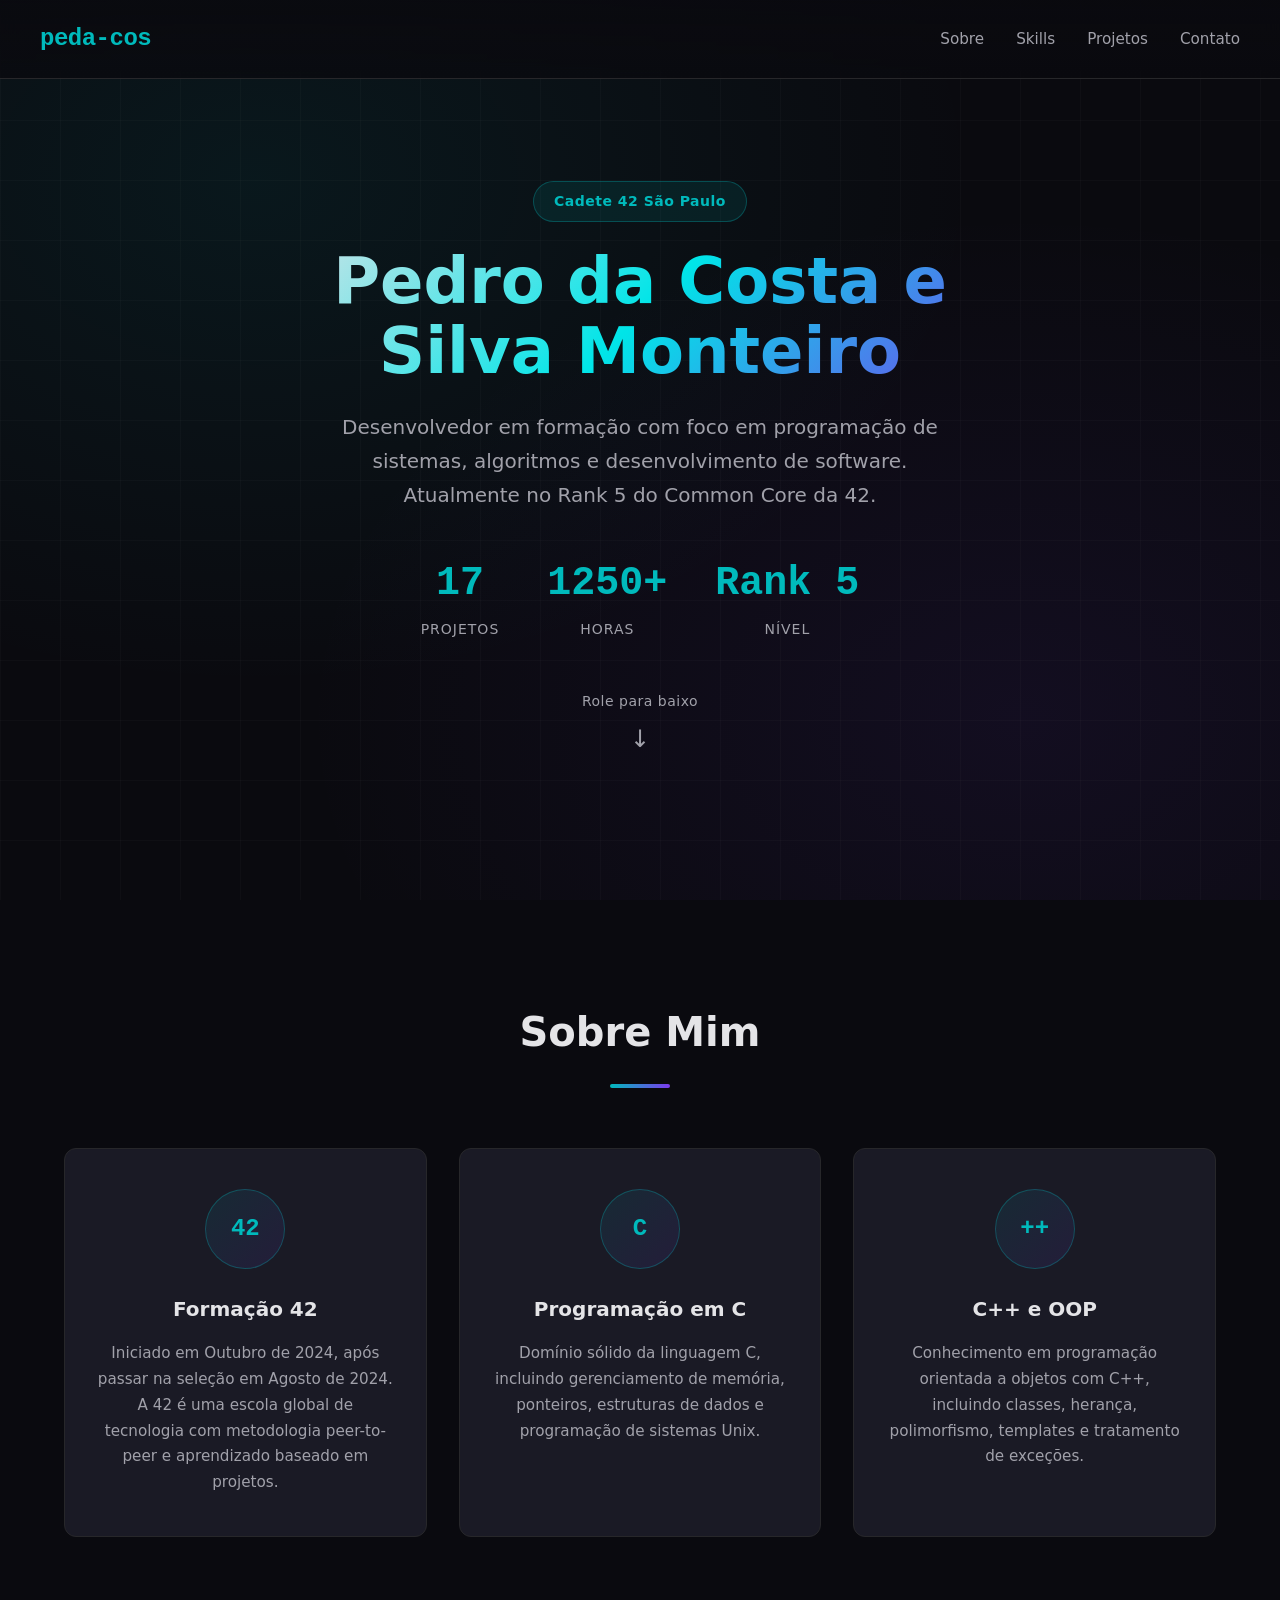
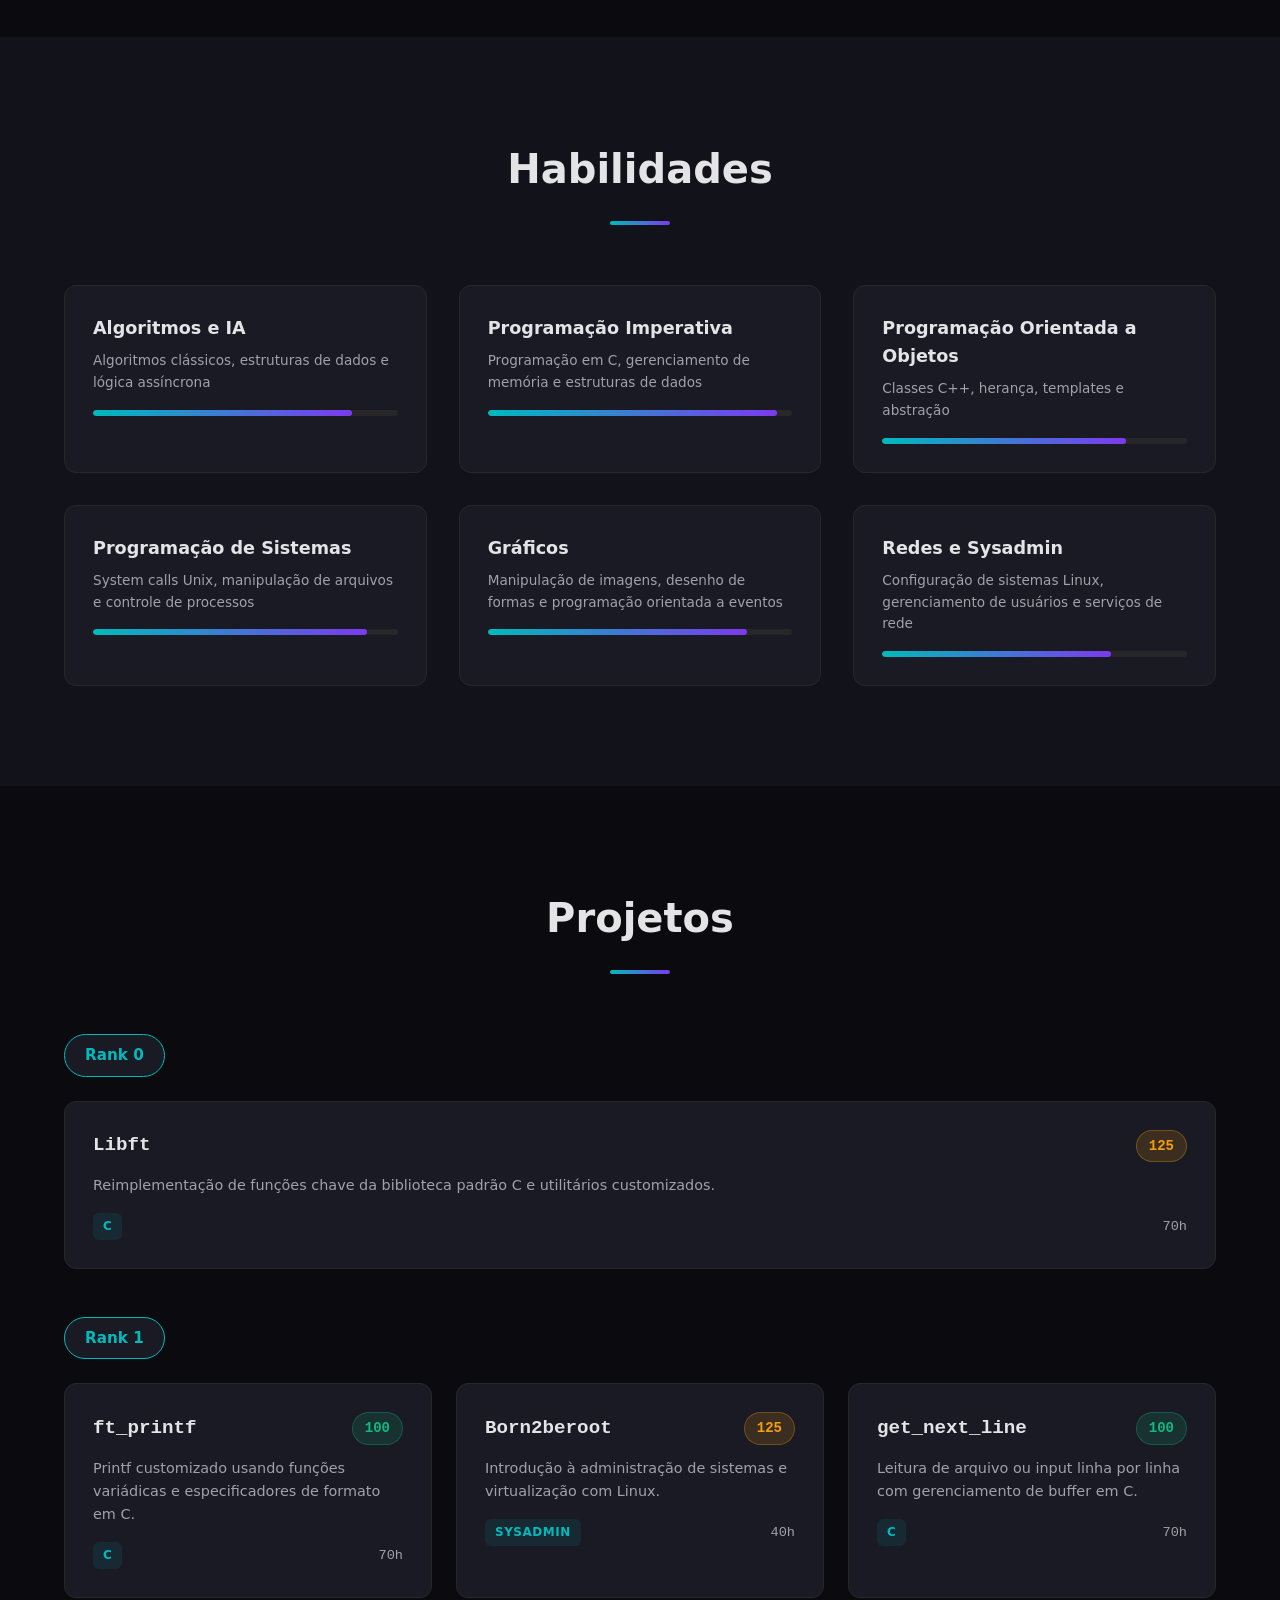
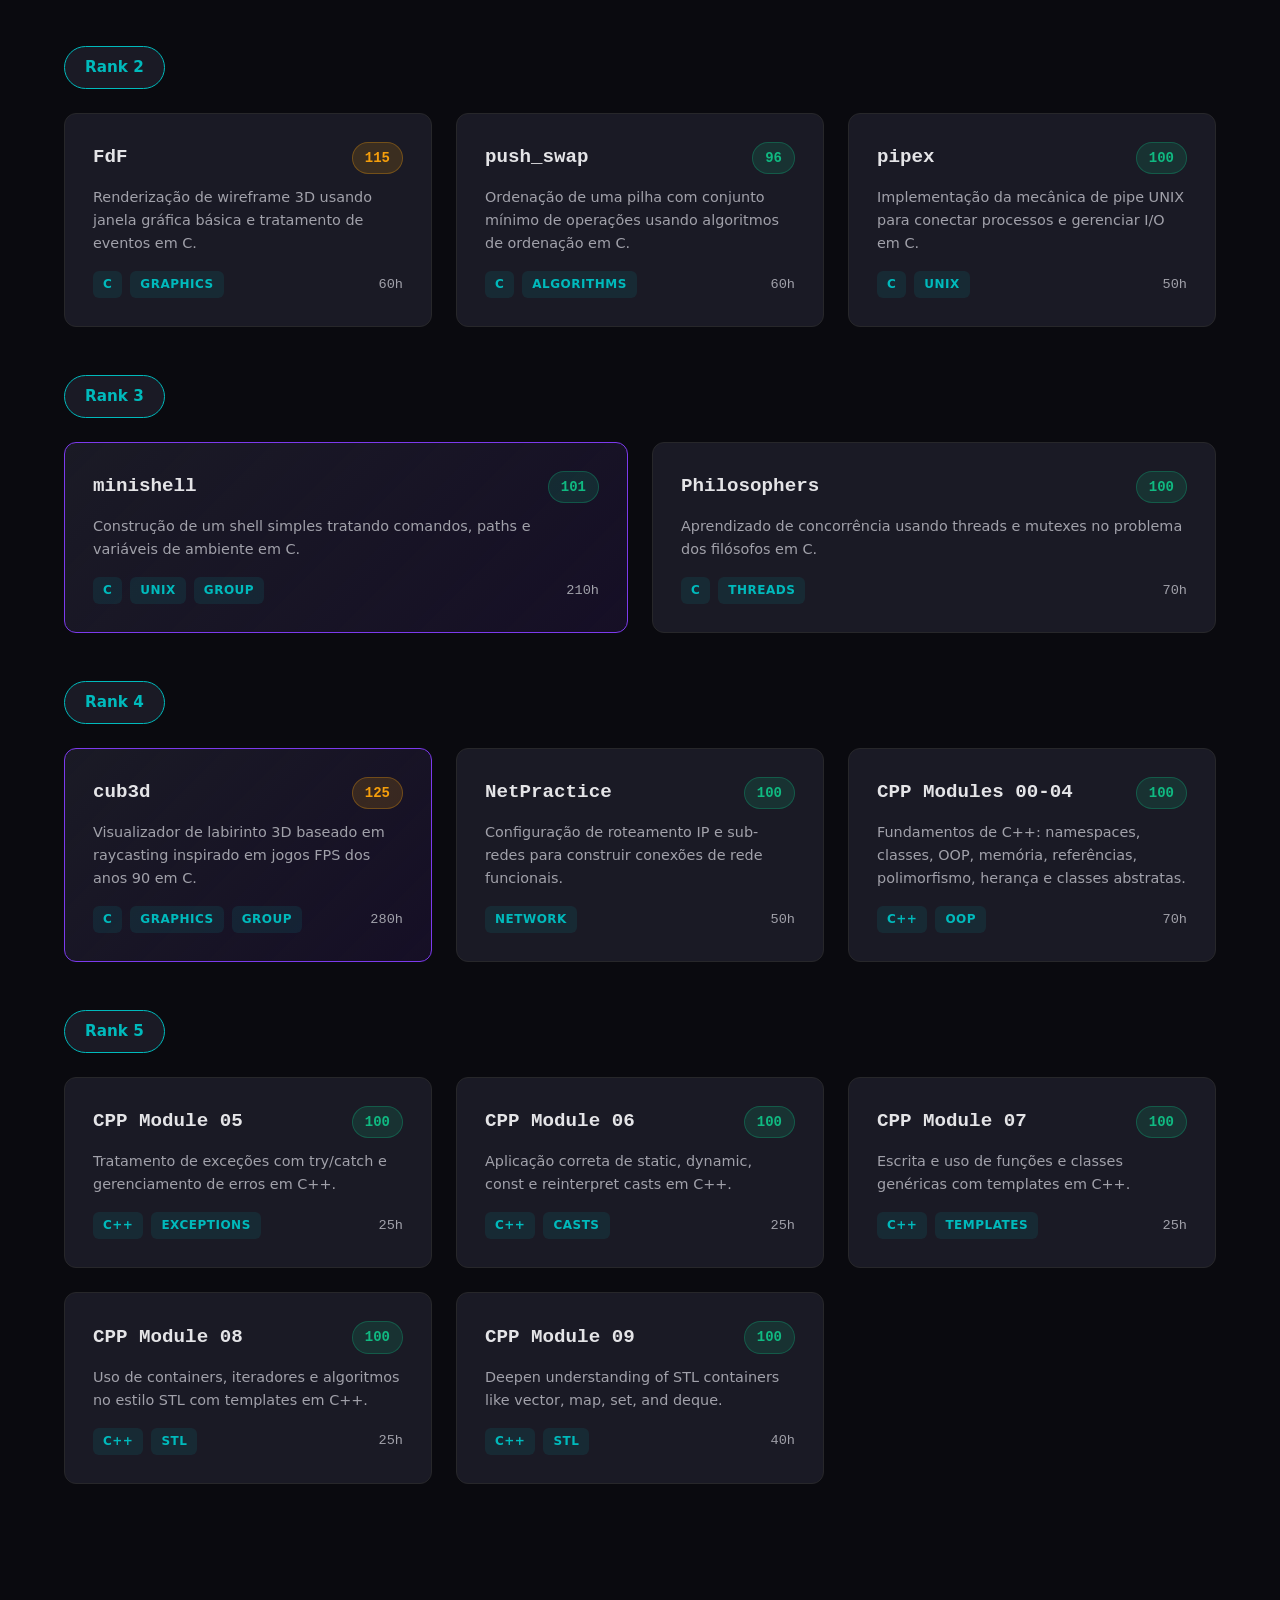
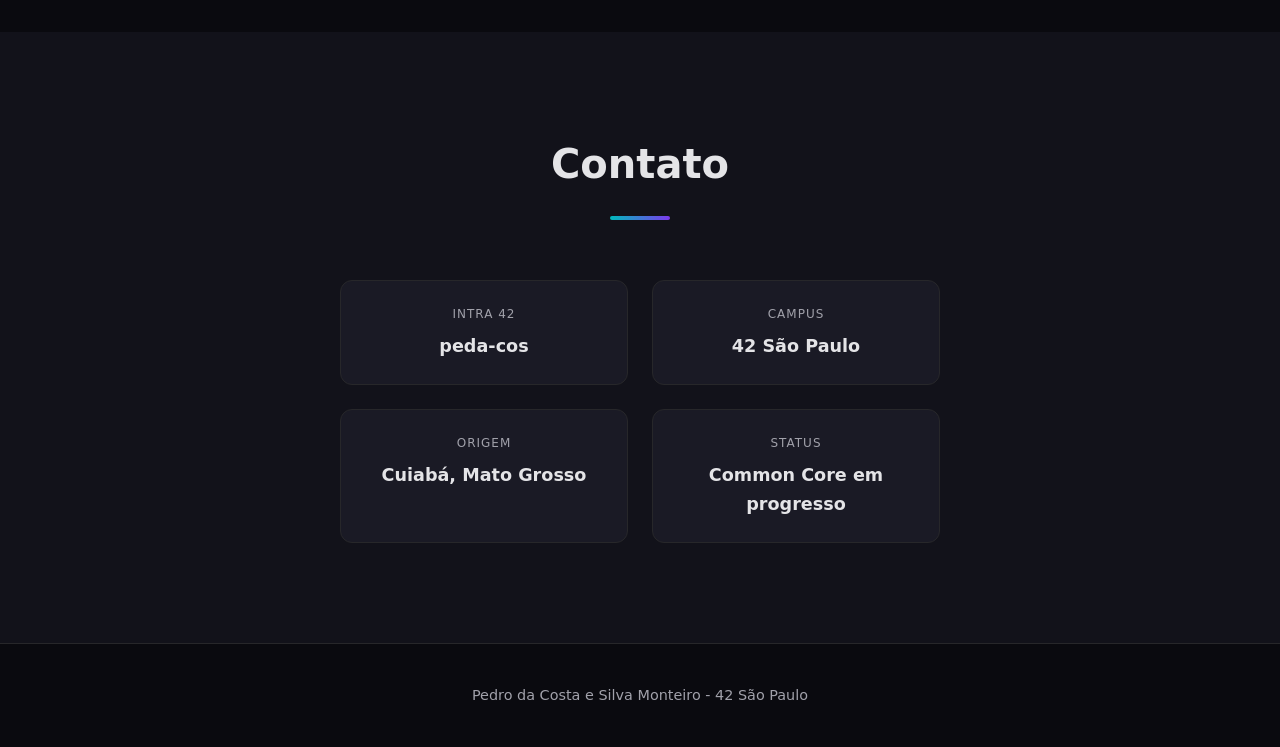
==== commit 355fe6b3: "Localize index.html to Portuguese Updated the index.html file to change the language to Portuguese a" ====
--- a/inception/srcs/requirements/bonus/static-site/www/index.html
+++ b/inception/srcs/requirements/bonus/static-site/www/index.html
@@ -1,11 +1,11 @@
-<!doctype html>
-<html lang="en">
+<!DOCTYPE html>
+<html lang="pt-BR">
   <head>
     <meta charset="UTF-8" />
     <meta name="viewport" content="width=device-width, initial-scale=1.0" />
     <meta
       name="description"
-      content="Portfolio of Pedro da Costa e Silva Monteiro - 42 São Paulo Cadet"
+      content="Portfólio de Pedro da Costa e Silva Monteiro - Cadete 42 São Paulo"
     />
     <title>Pedro Monteiro | 42 São Paulo</title>
     <link rel="stylesheet" href="style.css" />
@@ -15,36 +15,37 @@
       <nav class="nav">
         <div class="nav-logo">peda-cos</div>
         <ul class="nav-links">
-          <li><a href="#about">About</a></li>
+          <li><a href="#about">Sobre</a></li>
           <li><a href="#skills">Skills</a></li>
-          <li><a href="#projects">Projects</a></li>
-          <li><a href="#contact">Contact</a></li>
+          <li><a href="#projects">Projetos</a></li>
+          <li><a href="#contact">Contato</a></li>
         </ul>
       </nav>
       <div class="hero-content">
         <div class="hero-text">
-          <span class="hero-tag">42 São Paulo Cadet</span>
+          <span class="hero-tag">Cadete 42 São Paulo</span>
           <h1>Pedro da Costa e Silva Monteiro</h1>
           <p class="hero-description">
-            Developer in training with focus on systems programming, algorithms
-            and software development. Currently at Rank 5 of 42's Common Core.
+            Desenvolvedor em formação com foco em programação de sistemas,
+            algoritmos e desenvolvimento de software. Atualmente no Rank 5 do
+            Common Core da 42.
           </p>
           <div class="hero-stats">
             <div class="stat">
               <span class="stat-number">17</span>
-              <span class="stat-label">Projects</span>
+              <span class="stat-label">Projetos</span>
             </div>
             <div class="stat">
               <span class="stat-number">1250+</span>
-              <span class="stat-label">Hours</span>
+              <span class="stat-label">Horas</span>
             </div>
             <div class="stat">
               <span class="stat-number">Rank 5</span>
-              <span class="stat-label">Level</span>
+              <span class="stat-label">Nível</span>
             </div>
           </div>
           <a href="#about" class="scroll-indicator">
-            <span class="scroll-text">Scroll down</span>
+            <span class="scroll-text">Role para baixo</span>
             <span class="scroll-arrow">&#8595;</span>
           </a>
         </div>
@@ -54,32 +55,33 @@
     <main>
       <section id="about" class="section">
         <div class="container">
-          <h2 class="section-title">About Me</h2>
+          <h2 class="section-title">Sobre Mim</h2>
           <div class="about-content">
             <div class="about-card">
               <div class="about-icon">42</div>
-              <h3>42 Education</h3>
-              <p>
-                Started in October 2024, after passing selection in August 2024.
-                42 is a global tech school with peer-to-peer methodology and
-                project-based learning.
+              <h3>Formação 42</h3>
+              <p>
+                Iniciado em Outubro de 2024, após passar na seleção em Agosto de
+                2024. A 42 é uma escola global de tecnologia com metodologia
+                peer-to-peer e aprendizado baseado em projetos.
               </p>
             </div>
             <div class="about-card">
               <div class="about-icon">C</div>
-              <h3>C Programming</h3>
-              <p>
-                Solid mastery of C language, including memory management,
-                pointers, data structures and Unix systems programming.
+              <h3>Programação em C</h3>
+              <p>
+                Domínio sólido da linguagem C, incluindo gerenciamento de
+                memória, ponteiros, estruturas de dados e programação de
+                sistemas Unix.
               </p>
             </div>
             <div class="about-card">
               <div class="about-icon">++</div>
-              <h3>C++ and OOP</h3>
-              <p>
-                Knowledge in object-oriented programming with C++, including
-                classes, inheritance, polymorphism, templates and exception
-                handling.
+              <h3>C++ e OOP</h3>
+              <p>
+                Conhecimento em programação orientada a objetos com C++,
+                incluindo classes, herança, polimorfismo, templates e tratamento
+                de exceções.
               </p>
             </div>
           </div>
@@ -88,48 +90,61 @@
 
       <section id="skills" class="section section-dark">
         <div class="container">
-          <h2 class="section-title">Skills</h2>
+          <h2 class="section-title">Habilidades</h2>
           <div class="skills-grid">
             <div class="skill-category">
-              <h3>Algorithms and AI</h3>
-              <p>Classic algorithms, data structures and asynchronous logic</p>
-              <div class="skill-bar">
-                <div class="skill-fill" style="width: 85%"></div>
-              </div>
-            </div>
-            <div class="skill-category">
-              <h3>Graphics Programming</h3>
-              <p>MiniLibX, raycasting, texture mapping, 3D projections</p>
-              <div class="skill-bar">
-                <div class="skill-fill" style="width: 80%"></div>
-              </div>
-            </div>
-            <div class="skill-category">
-              <h3>Systems Programming</h3>
-              <p>Unix processes, pipes, signals, multithreading</p>
-              <div class="skill-bar">
-                <div class="skill-fill" style="width: 90%"></div>
-              </div>
-            </div>
-            <div class="skill-category">
-              <h3>Networking</h3>
-              <p>Sockets, HTTP protocol, concurrent servers</p>
-              <div class="skill-bar">
-                <div class="skill-fill" style="width: 75%"></div>
-              </div>
-            </div>
-            <div class="skill-category">
-              <h3>Databases</h3>
-              <p>SQL, relational modeling, transactions</p>
-              <div class="skill-bar">
-                <div class="skill-fill" style="width: 70%"></div>
-              </div>
-            </div>
-            <div class="skill-category">
-              <h3>DevOps</h3>
-              <p>Docker, containerization, infrastructure as code</p>
-              <div class="skill-bar">
-                <div class="skill-fill" style="width: 85%"></div>
+              <h3>Algoritmos e IA</h3>
+              <p>
+                Algoritmos clássicos, estruturas de dados e lógica assíncrona
+              </p>
+              <div class="skill-bar">
+                <div class="skill-progress" style="width: 85%;"></div>
+              </div>
+            </div>
+            <div class="skill-category">
+              <h3>Programação Imperativa</h3>
+              <p>
+                Programação em C, gerenciamento de memória e estruturas de dados
+              </p>
+              <div class="skill-bar">
+                <div class="skill-progress" style="width: 95%;"></div>
+              </div>
+            </div>
+            <div class="skill-category">
+              <h3>Programação Orientada a Objetos</h3>
+              <p>Classes C++, herança, templates e abstração</p>
+              <div class="skill-bar">
+                <div class="skill-progress" style="width: 80%;"></div>
+              </div>
+            </div>
+            <div class="skill-category">
+              <h3>Programação de Sistemas</h3>
+              <p>
+                System calls Unix, manipulação de arquivos e controle de
+                processos
+              </p>
+              <div class="skill-bar">
+                <div class="skill-progress" style="width: 90%;"></div>
+              </div>
+            </div>
+            <div class="skill-category">
+              <h3>Gráficos</h3>
+              <p>
+                Manipulação de imagens, desenho de formas e programação
+                orientada a eventos
+              </p>
+              <div class="skill-bar">
+                <div class="skill-progress" style="width: 85%;"></div>
+              </div>
+            </div>
+            <div class="skill-category">
+              <h3>Redes e Sysadmin</h3>
+              <p>
+                Configuração de sistemas Linux, gerenciamento de usuários e
+                serviços de rede
+              </p>
+              <div class="skill-bar">
+                <div class="skill-progress" style="width: 75%;"></div>
               </div>
             </div>
           </div>
@@ -138,277 +153,316 @@
 
       <section id="projects" class="section">
         <div class="container">
-          <h2 class="section-title">Notable Projects</h2>
-
-          <div class="project-timeline">
-            <div class="project-item">
-              <div class="project-content">
-                <h3>Inception</h3>
-                <p class="project-meta">
-                  December 2024 | Docker, Docker Compose, NGINX, MariaDB,
-                  WordPress, Redis
-                </p>
-                <p>
-                  Complete containerized infrastructure using Docker and Docker
-                  Compose. Includes web server with TLS, database, WordPress,
-                  cache, FTP, and management tools.
-                </p>
-                <div class="project-tags">
-                  <span class="tag">Docker</span>
-                  <span class="tag">Docker Compose</span>
-                  <span class="tag">NGINX</span>
-                  <span class="tag">MariaDB</span>
-                  <span class="tag">WordPress</span>
-                  <span class="tag">Redis</span>
-                  <span class="tag">DevOps</span>
-                </div>
-              </div>
-            </div>
-
-            <div class="project-item">
-              <div class="project-content">
-                <h3>Webserv</h3>
-                <p class="project-meta">
-                  November 2024 | C++, HTTP, CGI, Networking
-                </p>
-                <p>
-                  Complete HTTP server implementation from scratch in C++.
-                  Supports GET, POST, DELETE methods, CGI execution, file
-                  uploads, and configuration via config files.
-                </p>
-                <div class="project-tags">
-                  <span class="tag">C++</span>
-                  <span class="tag">HTTP</span>
-                  <span class="tag">Sockets</span>
-                  <span class="tag">CGI</span>
-                  <span class="tag">Networking</span>
-                </div>
-              </div>
-            </div>
-
-            <div class="project-item">
-              <div class="project-content">
-                <h3>ft_irc</h3>
-                <p class="project-meta">
-                  September 2024 | C++, IRC Protocol, Networking
-                </p>
-                <p>
-                  IRC server (Internet Relay Chat) implementing the IRC
-                  protocol. Allows multiple clients to connect, join channels,
-                  send private and public messages, and manage operators.
-                </p>
-                <div class="project-tags">
-                  <span class="tag">C++</span>
-                  <span class="tag">IRC</span>
-                  <span class="tag">TCP/IP</span>
-                  <span class="tag">Networking</span>
-                </div>
-              </div>
-            </div>
-
-            <div class="project-item">
-              <div class="project-content">
-                <h3>CPP Modules (00-09)</h3>
-                <p class="project-meta">June - August 2024 | C++, OOP</p>
-                <p>
-                  Series of modules covering C++ fundamentals: classes, operator
-                  overloading, inheritance, polymorphism, abstract classes,
-                  interfaces, exceptions, templates, STL containers and
-                  algorithms.
-                </p>
-                <div class="project-tags">
+          <h2 class="section-title">Projetos</h2>
+
+          <div class="rank-section">
+            <h3 class="rank-title"><span class="rank-badge">Rank 0</span></h3>
+            <div class="projects-grid">
+              <article class="project-card">
+                <div class="project-header">
+                  <h4>Libft</h4>
+                  <span class="project-grade grade-bonus">125</span>
+                </div>
+                <p>
+                  Reimplementação de funções chave da biblioteca padrão C e
+                  utilitários customizados.
+                </p>
+                <div class="project-meta">
+                  <span class="tag">C</span>
+                  <span class="workload">70h</span>
+                </div>
+              </article>
+            </div>
+          </div>
+
+          <div class="rank-section">
+            <h3 class="rank-title"><span class="rank-badge">Rank 1</span></h3>
+            <div class="projects-grid">
+              <article class="project-card">
+                <div class="project-header">
+                  <h4>ft_printf</h4>
+                  <span class="project-grade">100</span>
+                </div>
+                <p>
+                  Printf customizado usando funções variádicas e especificadores
+                  de formato em C.
+                </p>
+                <div class="project-meta">
+                  <span class="tag">C</span>
+                  <span class="workload">70h</span>
+                </div>
+              </article>
+              <article class="project-card">
+                <div class="project-header">
+                  <h4>Born2beroot</h4>
+                  <span class="project-grade grade-bonus">125</span>
+                </div>
+                <p>
+                  Introdução à administração de sistemas e virtualização com
+                  Linux.
+                </p>
+                <div class="project-meta">
+                  <span class="tag">Sysadmin</span>
+                  <span class="workload">40h</span>
+                </div>
+              </article>
+              <article class="project-card">
+                <div class="project-header">
+                  <h4>get_next_line</h4>
+                  <span class="project-grade">100</span>
+                </div>
+                <p>
+                  Leitura de arquivo ou input linha por linha com gerenciamento
+                  de buffer em C.
+                </p>
+                <div class="project-meta">
+                  <span class="tag">C</span>
+                  <span class="workload">70h</span>
+                </div>
+              </article>
+            </div>
+          </div>
+
+          <div class="rank-section">
+            <h3 class="rank-title"><span class="rank-badge">Rank 2</span></h3>
+            <div class="projects-grid">
+              <article class="project-card">
+                <div class="project-header">
+                  <h4>FdF</h4>
+                  <span class="project-grade grade-bonus">115</span>
+                </div>
+                <p>
+                  Renderização de wireframe 3D usando janela gráfica básica e
+                  tratamento de eventos em C.
+                </p>
+                <div class="project-meta">
+                  <span class="tag">C</span>
+                  <span class="tag">Graphics</span>
+                  <span class="workload">60h</span>
+                </div>
+              </article>
+              <article class="project-card">
+                <div class="project-header">
+                  <h4>push_swap</h4>
+                  <span class="project-grade">96</span>
+                </div>
+                <p>
+                  Ordenação de uma pilha com conjunto mínimo de operações usando
+                  algoritmos de ordenação em C.
+                </p>
+                <div class="project-meta">
+                  <span class="tag">C</span>
+                  <span class="tag">Algorithms</span>
+                  <span class="workload">60h</span>
+                </div>
+              </article>
+              <article class="project-card">
+                <div class="project-header">
+                  <h4>pipex</h4>
+                  <span class="project-grade">100</span>
+                </div>
+                <p>
+                  Implementação da mecânica de pipe UNIX para conectar processos
+                  e gerenciar I/O em C.
+                </p>
+                <div class="project-meta">
+                  <span class="tag">C</span>
+                  <span class="tag">Unix</span>
+                  <span class="workload">50h</span>
+                </div>
+              </article>
+            </div>
+          </div>
+
+          <div class="rank-section">
+            <h3 class="rank-title"><span class="rank-badge">Rank 3</span></h3>
+            <div class="projects-grid">
+              <article class="project-card featured">
+                <div class="project-header">
+                  <h4>minishell</h4>
+                  <span class="project-grade">101</span>
+                </div>
+                <p>
+                  Construção de um shell simples tratando comandos, paths e
+                  variáveis de ambiente em C.
+                </p>
+                <div class="project-meta">
+                  <span class="tag">C</span>
+                  <span class="tag">Unix</span>
+                  <span class="tag">Group</span>
+                  <span class="workload">210h</span>
+                </div>
+              </article>
+              <article class="project-card">
+                <div class="project-header">
+                  <h4>Philosophers</h4>
+                  <span class="project-grade">100</span>
+                </div>
+                <p>
+                  Aprendizado de concorrência usando threads e mutexes no
+                  problema dos filósofos em C.
+                </p>
+                <div class="project-meta">
+                  <span class="tag">C</span>
+                  <span class="tag">Threads</span>
+                  <span class="workload">70h</span>
+                </div>
+              </article>
+            </div>
+          </div>
+
+          <div class="rank-section">
+            <h3 class="rank-title"><span class="rank-badge">Rank 4</span></h3>
+            <div class="projects-grid">
+              <article class="project-card featured">
+                <div class="project-header">
+                  <h4>cub3d</h4>
+                  <span class="project-grade grade-bonus">125</span>
+                </div>
+                <p>
+                  Visualizador de labirinto 3D baseado em raycasting inspirado
+                  em jogos FPS dos anos 90 em C.
+                </p>
+                <div class="project-meta">
+                  <span class="tag">C</span>
+                  <span class="tag">Graphics</span>
+                  <span class="tag">Group</span>
+                  <span class="workload">280h</span>
+                </div>
+              </article>
+              <article class="project-card">
+                <div class="project-header">
+                  <h4>NetPractice</h4>
+                  <span class="project-grade">100</span>
+                </div>
+                <p>
+                  Configuração de roteamento IP e sub-redes para construir
+                  conexões de rede funcionais.
+                </p>
+                <div class="project-meta">
+                  <span class="tag">Network</span>
+                  <span class="workload">50h</span>
+                </div>
+              </article>
+              <article class="project-card">
+                <div class="project-header">
+                  <h4>CPP Modules 00-04</h4>
+                  <span class="project-grade">100</span>
+                </div>
+                <p>
+                  Fundamentos de C++: namespaces, classes, OOP, memória,
+                  referências, polimorfismo, herança e classes abstratas.
+                </p>
+                <div class="project-meta">
                   <span class="tag">C++</span>
                   <span class="tag">OOP</span>
+                  <span class="workload">70h</span>
+                </div>
+              </article>
+            </div>
+          </div>
+
+          <div class="rank-section">
+            <h3 class="rank-title"><span class="rank-badge">Rank 5</span></h3>
+            <div class="projects-grid">
+              <article class="project-card">
+                <div class="project-header">
+                  <h4>CPP Module 05</h4>
+                  <span class="project-grade">100</span>
+                </div>
+                <p>
+                  Tratamento de exceções com try/catch e gerenciamento de erros
+                  em C++.
+                </p>
+                <div class="project-meta">
+                  <span class="tag">C++</span>
+                  <span class="tag">Exceptions</span>
+                  <span class="workload">25h</span>
+                </div>
+              </article>
+              <article class="project-card">
+                <div class="project-header">
+                  <h4>CPP Module 06</h4>
+                  <span class="project-grade">100</span>
+                </div>
+                <p>
+                  Aplicação correta de static, dynamic, const e reinterpret
+                  casts em C++.
+                </p>
+                <div class="project-meta">
+                  <span class="tag">C++</span>
+                  <span class="tag">Casts</span>
+                  <span class="workload">25h</span>
+                </div>
+              </article>
+              <article class="project-card">
+                <div class="project-header">
+                  <h4>CPP Module 07</h4>
+                  <span class="project-grade">100</span>
+                </div>
+                <p>
+                  Escrita e uso de funções e classes genéricas com templates em
+                  C++.
+                </p>
+                <div class="project-meta">
+                  <span class="tag">C++</span>
                   <span class="tag">Templates</span>
+                  <span class="workload">25h</span>
+                </div>
+              </article>
+              <article class="project-card">
+                <div class="project-header">
+                  <h4>CPP Module 08</h4>
+                  <span class="project-grade">100</span>
+                </div>
+                <p>
+                  Uso de containers, iteradores e algoritmos no estilo STL com
+                  templates em C++.
+                </p>
+                <div class="project-meta">
+                  <span class="tag">C++</span>
                   <span class="tag">STL</span>
-                </div>
-              </div>
-            </div>
-
-            <div class="project-item">
-              <div class="project-content">
-                <h3>cub3D</h3>
-                <p class="project-meta">May 2024 | C, Raycasting, Graphics</p>
-                <p>
-                  3D game engine using raycasting inspired by Wolfenstein 3D.
-                  Implements first-person perspective, texture mapping, sprite
-                  rendering and basic game logic.
-                </p>
-                <div class="project-tags">
-                  <span class="tag">C</span>
-                  <span class="tag">Raycasting</span>
-                  <span class="tag">MiniLibX</span>
-                  <span class="tag">Graphics</span>
-                </div>
-              </div>
-            </div>
-
-            <div class="project-item">
-              <div class="project-content">
-                <h3>miniRT</h3>
-                <p class="project-meta">
-                  April 2024 | C, Ray Tracing, Graphics
-                </p>
-                <p>
-                  Ray tracing renderer capable of creating 3D photorealistic
-                  scenes. Implements light calculations, shadows, reflection,
-                  and supports multiple geometric objects.
-                </p>
-                <div class="project-tags">
-                  <span class="tag">C</span>
-                  <span class="tag">Ray Tracing</span>
-                  <span class="tag">Linear Algebra</span>
-                  <span class="tag">Graphics</span>
-                </div>
-              </div>
-            </div>
-
-            <div class="project-item">
-              <div class="project-content">
-                <h3>Philosophers</h3>
-                <p class="project-meta">
-                  March 2024 | C, Multithreading, Synchronization
-                </p>
-                <p>
-                  Implementation of the dining philosophers problem using
-                  threads and mutexes. Studies race conditions, deadlocks and
-                  resource synchronization.
-                </p>
-                <div class="project-tags">
-                  <span class="tag">C</span>
-                  <span class="tag">Threads</span>
-                  <span class="tag">Mutexes</span>
-                  <span class="tag">Synchronization</span>
-                </div>
-              </div>
-            </div>
-
-            <div class="project-item">
-              <div class="project-content">
-                <h3>minishell</h3>
-                <p class="project-meta">
-                  February 2024 | C, Unix, Shell Scripting
-                </p>
-                <p>
-                  Unix shell implementation similar to Bash. Supports command
-                  execution, pipes, redirections, environment variables, signal
-                  handling and built-in commands.
-                </p>
-                <div class="project-tags">
-                  <span class="tag">C</span>
-                  <span class="tag">Unix</span>
-                  <span class="tag">Shell</span>
-                  <span class="tag">Processes</span>
-                </div>
-              </div>
-            </div>
-
-            <div class="project-item">
-              <div class="project-content">
-                <h3>push_swap</h3>
-                <p class="project-meta">
-                  January 2024 | C, Algorithms, Data Structures
-                </p>
-                <p>
-                  Efficient sorting algorithm using two stacks and limited
-                  operations set. Optimizes number of operations to sort random
-                  integers.
-                </p>
-                <div class="project-tags">
-                  <span class="tag">C</span>
-                  <span class="tag">Algorithms</span>
-                  <span class="tag">Sorting</span>
-                  <span class="tag">Optimization</span>
-                </div>
-              </div>
-            </div>
-
-            <div class="project-item">
-              <div class="project-content">
-                <h3>so_long</h3>
-                <p class="project-meta">
-                  December 2023 | C, Game Development, Graphics
-                </p>
-                <p>
-                  2D game using MiniLibX. Includes graphics rendering, keyboard
-                  events, map validation and sprite animation.
-                </p>
-                <div class="project-tags">
-                  <span class="tag">C</span>
-                  <span class="tag">Game Dev</span>
-                  <span class="tag">MiniLibX</span>
-                  <span class="tag">Graphics</span>
-                </div>
-              </div>
+                  <span class="workload">25h</span>
+                </div>
+              </article>
+              <article class="project-card">
+                <div class="project-header">
+                  <h4>CPP Module 09</h4>
+                  <span class="project-grade">100</span>
+                </div>
+                <p>
+		  Deepen understanding of STL containers like vector, map, set, and deque.
+                </p>
+                <div class="project-meta">
+                  <span class="tag">C++</span>
+                  <span class="tag">STL</span>
+                  <span class="workload">40h</span>
+                </div>
             </div>
           </div>
         </div>
       </section>
 
-      <section id="achievements" class="section section-dark">
+      <section id="contact" class="section section-dark">
         <div class="container">
-          <h2 class="section-title">Achievements and Progress</h2>
-          <div class="achievements-grid">
-            <div class="achievement-card">
-              <div class="achievement-icon">🏆</div>
-              <h3>Common Core Progress</h3>
-              <p>
-                Successfully completed 17 projects with average grade above 100
-              </p>
-            </div>
-            <div class="achievement-card">
-              <div class="achievement-icon">⚡</div>
-              <h3>Fast Progression</h3>
-              <p>Reached Rank 5 in 3 months with consistent dedication</p>
-            </div>
-            <div class="achievement-card">
-              <div class="achievement-icon">🤝</div>
-              <h3>Collaborative Learning</h3>
-              <p>
-                Active contribution to peer-to-peer community and project
-                evaluations
-              </p>
-            </div>
-            <div class="achievement-card">
-              <div class="achievement-icon">💻</div>
-              <h3>Technical Versatility</h3>
-              <p>
-                Experience from low-level programming to DevOps infrastructure
-              </p>
-            </div>
-          </div>
-        </div>
-      </section>
-
-      <section id="contact" class="section">
-        <div class="container">
-          <h2 class="section-title">Contact</h2>
+          <h2 class="section-title">Contato</h2>
           <div class="contact-content">
             <div class="contact-info">
-              <h3>Let's Connect!</h3>
-              <p>
-                I'm always interested in discussing new projects, career
-                opportunities and collaborations. Feel free to reach out!
-              </p>
-              <div class="contact-links">
-                <a
-                  href="mailto:peda-cos@student.42sp.org.br"
-                  class="contact-link"
-                >
-                  <span class="contact-icon">📧</span>
-                  peda-cos@student.42sp.org.br
-                </a>
-                <a href="https://github.com/peda-cos" class="contact-link">
-                  <span class="contact-icon">💻</span>
-                  github.com/peda-cos
-                </a>
-                <a
-                  href="https://profile.intra.42.fr/users/peda-cos"
-                  class="contact-link"
-                >
-                  <span class="contact-icon">🎓</span>
-                  42 Intra Profile
-                </a>
+              <div class="contact-item">
+                <span class="contact-label">Intra 42</span>
+                <span class="contact-value">peda-cos</span>
+              </div>
+              <div class="contact-item">
+                <span class="contact-label">Campus</span>
+                <span class="contact-value">42 São Paulo</span>
+              </div>
+              <div class="contact-item">
+                <span class="contact-label">Origem</span>
+                <span class="contact-value">Cuiabá, Mato Grosso</span>
+              </div>
+              <div class="contact-item">
+                <span class="contact-label">Status</span>
+                <span class="contact-value">Common Core em progresso</span>
               </div>
             </div>
           </div>
@@ -418,11 +472,7 @@
 
     <footer class="footer">
       <div class="container">
-        <p>&copy; 2024 Pedro da Costa e Silva Monteiro | 42 São Paulo</p>
-        <p class="footer-note">
-          This website is part of Inception project - Infrastructure
-          virtualization using Docker
-        </p>
+        <p>Pedro da Costa e Silva Monteiro - 42 São Paulo</p>
       </div>
     </footer>
   </body>
